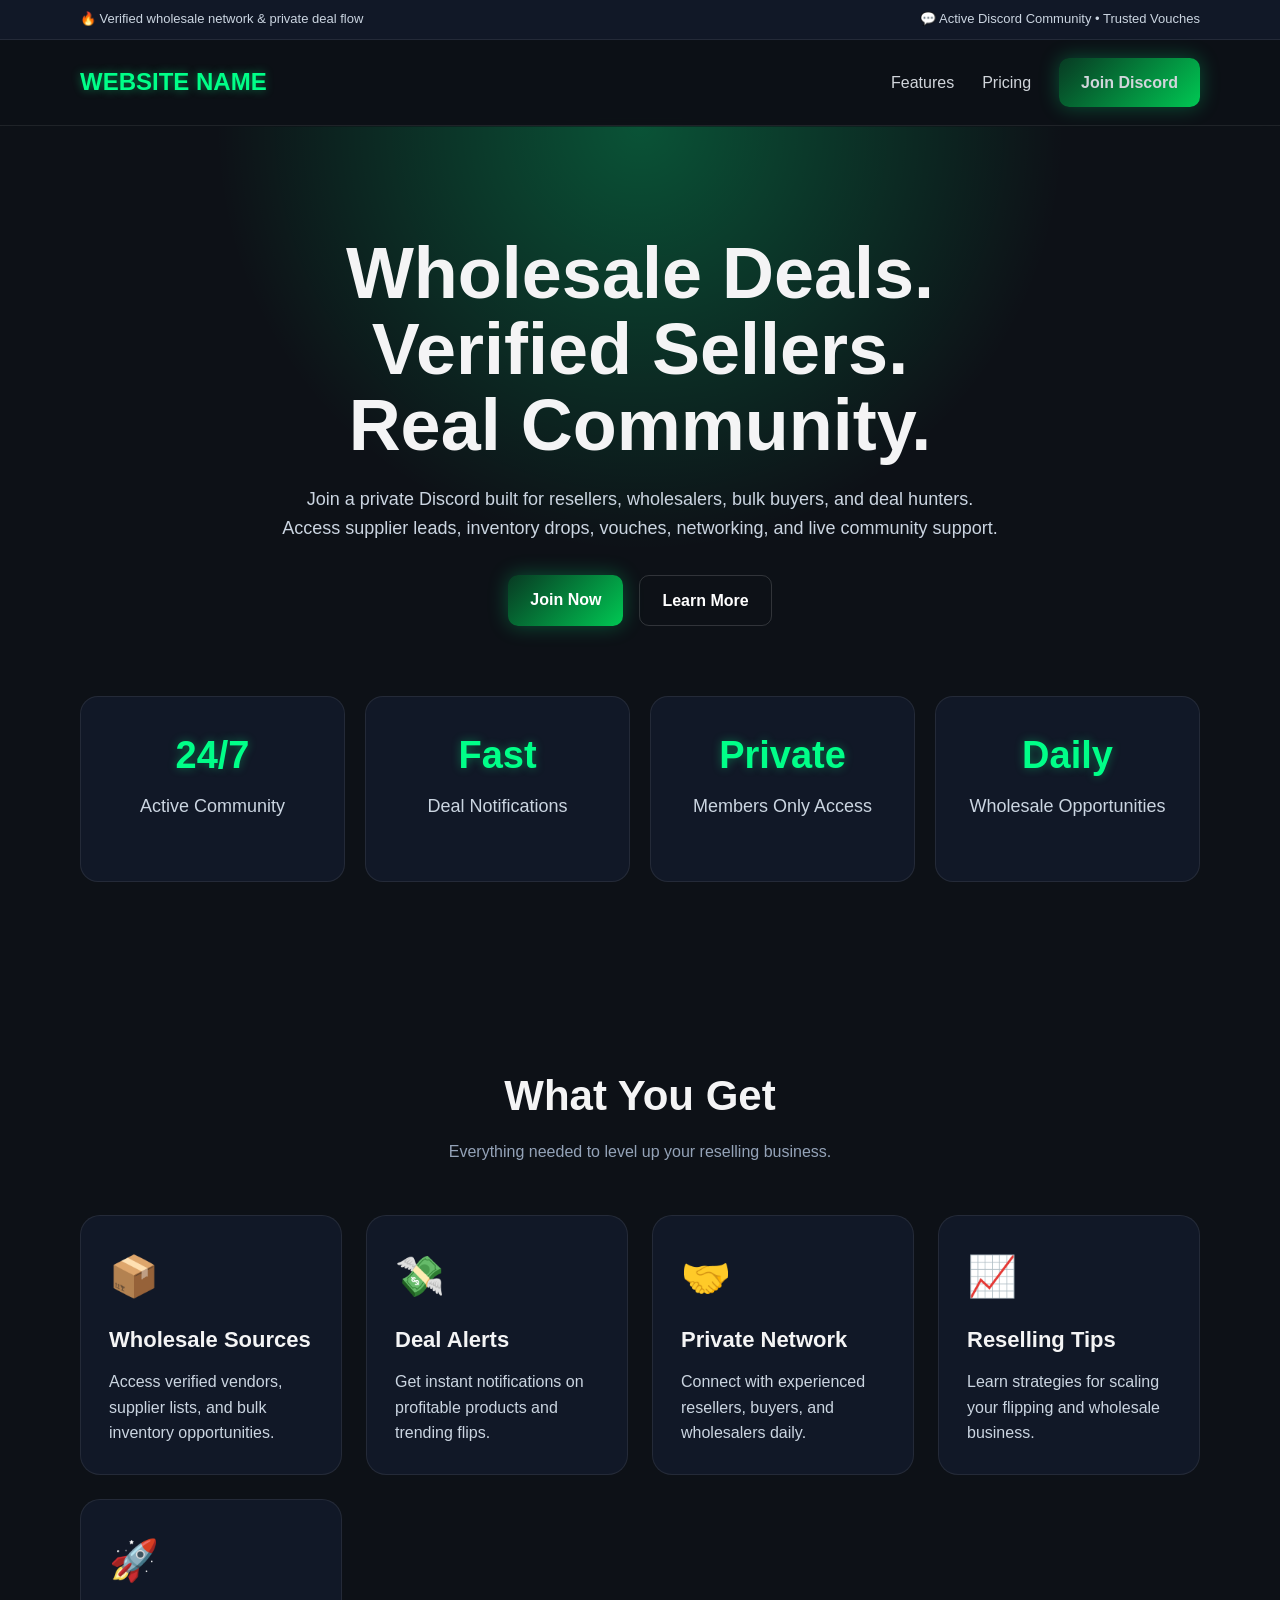
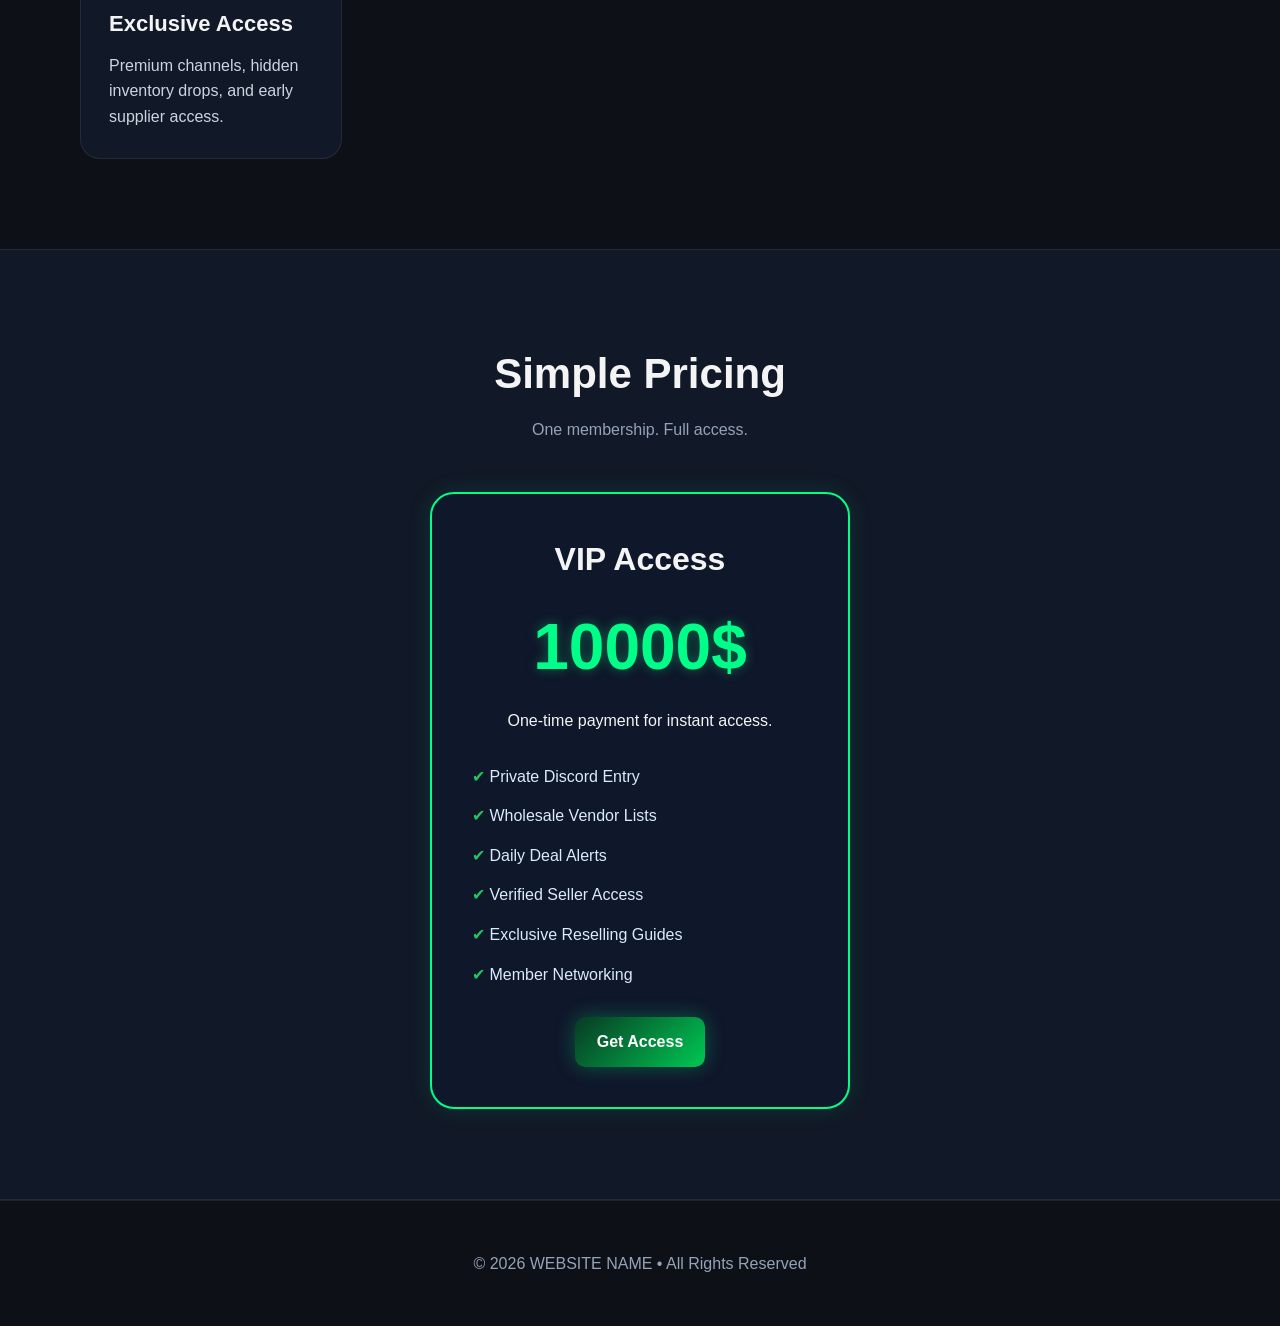
==== index.html @ dd44d96a "Add files via upload" ====
<!DOCTYPE html>
<html lang="en">
<head>
  <meta charset="UTF-8" />
  <meta name="viewport" content="width=device-width, initial-scale=1.0" />

  <title>EZ Buy Cashout | Wholesale Discord</title>

  <meta
    name="description"
    content="A private Discord community for wholesale buyers, sellers, resellers, verified deal flow, vouches, and bulk inventory."
  />

  <style>
    * {
      margin: 0;
      padding: 0;
      box-sizing: border-box;
    }

    html {
      scroll-behavior: smooth;
    }

    body {
      font-family: Arial, Helvetica, sans-serif;
      background: #0d1117;
      color: #f4f4f5;
      line-height: 1.6;
    }

    a {
      color: inherit;
      text-decoration: none;
    }

    img {
      max-width: 100%;
      display: block;
    }

    .container {
      width: min(1120px, calc(100% - 32px));
      margin: 0 auto;
    }

    .top-bar {
      background: #111827;
      border-bottom: 1px solid rgba(255,255,255,0.08);
      font-size: 13px;
      color: #cbd5e1;
    }

    .top-bar-inner {
      display: flex;
      justify-content: space-between;
      gap: 16px;
      padding: 9px 0;
      flex-wrap: wrap;
    }

    header {
      position: sticky;
      top: 0;
      z-index: 1000;
      background: rgba(13,17,23,0.95);
      backdrop-filter: blur(10px);
      border-bottom: 1px solid rgba(255,255,255,0.08);
    }

    nav {
      display: flex;
      align-items: center;
      justify-content: space-between;
      padding: 18px 0;
    }
.logo {
  font-size: 24px;
  font-weight: bold;
  color: #00ff88;
  text-shadow: 0 0 10px rgba(0,255,136,0.45);
}

    .nav-links {
      display: flex;
      gap: 28px;
      align-items: center;
    }

    .nav-links a {
      color: #d1d5db;
      transition: 0.2s ease;
    }

    .nav-links a:hover {
      color: white;
    }

    .btn {
      display: inline-block;
      padding: 12px 22px;
      border-radius: 10px;
      font-weight: bold;
      transition: 0.2s ease;
    }

.btn-primary {
  background: linear-gradient(135deg, #083a23, #00c853);
  color: white;
  box-shadow: 0 0 20px rgba(0,255,136,0.28);
}


.btn-primary:hover {
  background: linear-gradient(135deg, #00e676, #00a844);
  transform: translateY(-2px);
  box-shadow: 0 0 28px rgba(0,255,136,0.45);
}

    .btn-secondary {
      border: 1px solid rgba(255,255,255,0.15);
      color: white;
    }

    .btn-secondary:hover {
      background: rgba(255,255,255,0.08);
    }

    .hero {
      padding: 110px 0 90px;
      text-align: center;
 background:
    radial-gradient(circle at top, rgba(0,255,136,0.28), transparent 40%),
    #0d1117;
    }

    .hero h1 {
      font-size: clamp(40px, 7vw, 72px);
      line-height: 1.05;
      margin-bottom: 22px;
    }

    .hero p {
      max-width: 720px;
      margin: 0 auto 32px;
      color: #cbd5e1;
      font-size: 18px;
    }

    .hero-buttons {
      display: flex;
      justify-content: center;
      gap: 16px;
      flex-wrap: wrap;
    }

    .stats {
      display: grid;
      grid-template-columns: repeat(auto-fit, minmax(220px, 1fr));
      gap: 20px;
      margin-top: 70px;
    }

    .stat-card {
      background: #111827;
      border: 1px solid rgba(255,255,255,0.08);
      border-radius: 18px;
      padding: 28px;
    }

.stat-card h2 {
  font-size: 38px;
  color: #00ff88;
  margin-bottom: 6px;
  text-shadow: 0 0 10px rgba(0,255,136,0.35);
}

    section {
      padding: 90px 0;
    }

    .section-title {
      text-align: center;
      margin-bottom: 50px;
    }

    .section-title h2 {
      font-size: 42px;
      margin-bottom: 10px;
    }

    .section-title p {
      color: #94a3b8;
    }

    .features-grid {
      display: grid;
      grid-template-columns: repeat(auto-fit, minmax(260px, 1fr));
      gap: 24px;
    }

    .feature-card {
      background: #111827;
      border: 1px solid rgba(255,255,255,0.08);
      border-radius: 20px;
      padding: 28px;
      transition: 0.25s ease;
    }

.feature-card:hover {
  transform: translateY(-6px);
  border-color: rgba(0,255,136,0.45);
  box-shadow: 0 0 18px rgba(0,255,136,0.18);
}
    .feature-card span {
      font-size: 40px;
      display: block;
      margin-bottom: 14px;
    }

    .feature-card h3 {
      margin-bottom: 12px;
      font-size: 22px;
    }

    .feature-card p {
      color: #cbd5e1;
    }

    .pricing {
      background: #111827;
      border-top: 1px solid rgba(255,255,255,0.08);
      border-bottom: 1px solid rgba(255,255,255,0.08);
    }

.pricing-card {
  max-width: 420px;
  margin: auto;
  background: #0f172a;
  border: 2px solid #00ff88;
  border-radius: 24px;
  padding: 40px;
  text-align: center;
  box-shadow: 0 0 25px rgba(0,255,136,0.12);
}

    .pricing-card h3 {
      font-size: 32px;
      margin-bottom: 10px;
    }

.price {
  font-size: 64px;
  font-weight: bold;
  color: #00ff88;
  margin-bottom: 10px;
  text-shadow: 0 0 12px rgba(0,255,136,0.35);
}

    .pricing-list {
      margin: 30px 0;
      text-align: left;
    }

    .pricing-list li {
      list-style: none;
      margin-bottom: 14px;
      color: #dbeafe;
    }

    .pricing-list li::before {
      content: "✔ ";
      color: #22c55e;
    }

    .testimonials {
      display: grid;
      grid-template-columns: repeat(auto-fit, minmax(260px, 1fr));
      gap: 24px;
    }

    .testimonial {
      background: #111827;
      border-radius: 18px;
      padding: 24px;
      border: 1px solid rgba(255,255,255,0.08);
    }

    .testimonial p {
      color: #cbd5e1;
      margin-bottom: 18px;
    }

    .testimonial strong {
      color: white;
    }

    footer {
      padding: 50px 0;
      text-align: center;
      color: #94a3b8;
      border-top: 1px solid rgba(255,255,255,0.08);
    }

    @media (max-width: 760px) {
      nav {
        flex-direction: column;
        gap: 18px;
      }

      .nav-links {
        flex-wrap: wrap;
        justify-content: center;
      }

      .hero {
        padding-top: 80px;
      }

      .section-title h2 {
        font-size: 32px;
      }
    }
    /* ADD THIS ENTIRE SECTION AT THE VERY BOTTOM OF YOUR CSS */

@media (max-width: 768px) {

  body {
    overflow-x: hidden;
  }

  .container {
    width: calc(100% - 24px);
  }

  .top-bar-inner {
    flex-direction: column;
    text-align: center;
    gap: 6px;
    font-size: 12px;
  }

  nav {
    flex-direction: column;
    gap: 16px;
    padding: 16px 0;
  }

  .logo {
    font-size: 22px;
    text-align: center;
  }

  .nav-links {
    width: 100%;
    justify-content: center;
    flex-wrap: wrap;
    gap: 12px;
  }

  .nav-links a {
    font-size: 14px;
  }

  .btn {
    width: 100%;
    text-align: center;
    padding: 14px 18px;
  }

  .hero {
    padding: 70px 0 60px;
  }

  .hero h1 {
    font-size: 42px;
    line-height: 1.1;
  }

  .hero p {
    font-size: 15px;
    padding: 0 4px;
  }

  .hero-buttons {
    flex-direction: column;
    width: 100%;
  }

  .stats {
    grid-template-columns: 1fr;
    margin-top: 40px;
  }

  .stat-card {
    padding: 22px;
    text-align: center;
  }

  section {
    padding: 65px 0;
  }

  .section-title {
    margin-bottom: 35px;
  }

  .section-title h2 {
    font-size: 30px;
  }

  .section-title p {
    font-size: 14px;
  }

  .features-grid {
    grid-template-columns: 1fr;
    gap: 18px;
  }

  .feature-card {
    padding: 22px;
  }

  .feature-card h3 {
    font-size: 20px;
  }

  .pricing-card {
    width: 100%;
    padding: 28px 22px;
    border-radius: 20px;
  }

  .price {
    font-size: 52px;
  }

  .pricing-list {
    margin: 24px 0;
  }

  .pricing-list li {
    font-size: 14px;
  }

  footer {
    font-size: 13px;
    padding: 35px 0;
  }

}
  </style>
</head>

<body>

  <div class="top-bar">
    <div class="container top-bar-inner">
      <div>🔥 Verified wholesale network & private deal flow</div>
      <div>💬 Active Discord Community • Trusted Vouches</div>
    </div>
  </div>

  <header>
    <div class="container">
      <nav>
        <div class="logo">WEBSITE NAME</div>

        <div class="nav-links">
          <a href="#features">Features</a>
          <a href="#pricing">Pricing</a>
          <a href="#" target="_blank" class="btn btn-primary">Join Discord</a>
        </div>
      </nav>
    </div>
  </header>

  <section class="hero">
    <div class="container">
      <h1>
        Wholesale Deals.<br />
        Verified Sellers.<br />
        Real Community.
      </h1>

      <p>
        Join a private Discord built for resellers, wholesalers,
        bulk buyers, and deal hunters. Access supplier leads,
        inventory drops, vouches, networking, and live community support.
      </p>

      <div class="hero-buttons">
        <a href="#" target="_blank" class="btn btn-primary">Join Now</a>
        <a href="#features" class="btn btn-secondary">Learn More</a>
      </div>

<div class="stats">

  <div class="stat-card">
    <h2>24/7</h2>
    <p>Active Community</p>
  </div>

  <div class="stat-card">
    <h2>Fast</h2>
    <p>Deal Notifications</p>
  </div>

  <div class="stat-card">
    <h2>Private</h2>
    <p>Members Only Access</p>
  </div>

  <div class="stat-card">
    <h2>Daily</h2>
    <p>Wholesale Opportunities</p>
  </div>

</div>
    </div>
  </section>

  <section id="features">
    <div class="container">
      <div class="section-title">
        <h2>What You Get</h2>
        <p>Everything needed to level up your reselling business.</p>
      </div>

      <div class="features-grid">

        <div class="feature-card">
          <span>📦</span>
          <h3>Wholesale Sources</h3>
          <p>
            Access verified vendors, supplier lists,
            and bulk inventory opportunities.
          </p>
        </div>

        <div class="feature-card">
          <span>💸</span>
          <h3>Deal Alerts</h3>
          <p>
            Get instant notifications on profitable
            products and trending flips.
          </p>
        </div>

        <div class="feature-card">
          <span>🤝</span>
          <h3>Private Network</h3>
          <p>
            Connect with experienced resellers,
            buyers, and wholesalers daily.
          </p>
        </div>

        <div class="feature-card">
          <span>📈</span>
          <h3>Reselling Tips</h3>
          <p>
            Learn strategies for scaling your
            flipping and wholesale business.
          </p>
        </div>

        <div class="feature-card">
          <span>🚀</span>
          <h3>Exclusive Access</h3>
          <p>
            Premium channels, hidden inventory drops,
            and early supplier access.
          </p>
        </div>

      </div>
    </div>
  </section>

  <section class="pricing" id="pricing">
    <div class="container">

      <div class="section-title">
        <h2>Simple Pricing</h2>
        <p>One membership. Full access.</p>
      </div>

      <div class="pricing-card">
        <h3>VIP Access</h3>

        <div class="price">10000$</div>

        <p>One-time payment for instant access.</p>

        <ul class="pricing-list">
          <li>Private Discord Entry</li>
          <li>Wholesale Vendor Lists</li>
          <li>Daily Deal Alerts</li>
          <li>Verified Seller Access</li>
          <li>Exclusive Reselling Guides</li>
          <li>Member Networking</li>
        </ul>

        <a href="#" class="btn btn-primary">Get Access</a>
      </div>

    </div>
  </section>



  <footer>
    <div class="container">
      © 2026 WEBSITE NAME • All Rights Reserved
    </div>
  </footer>

</body>
</html>
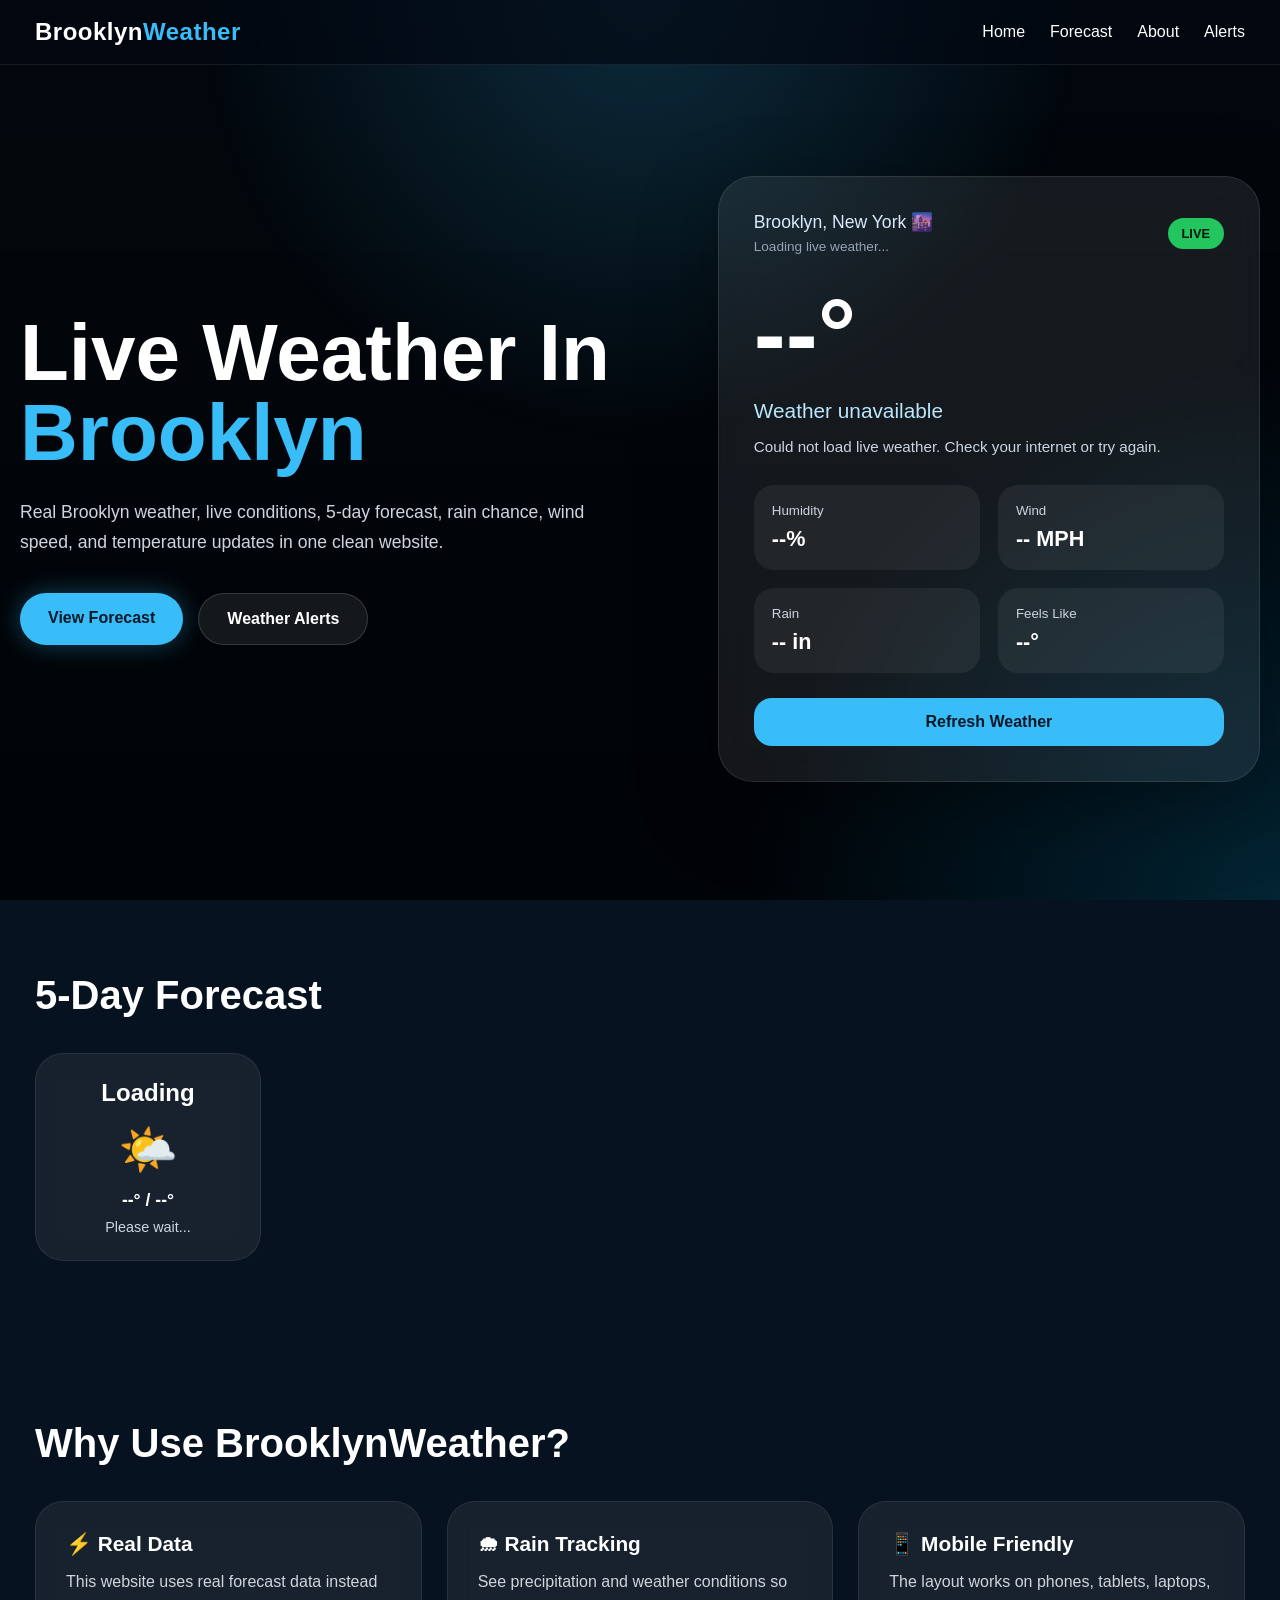
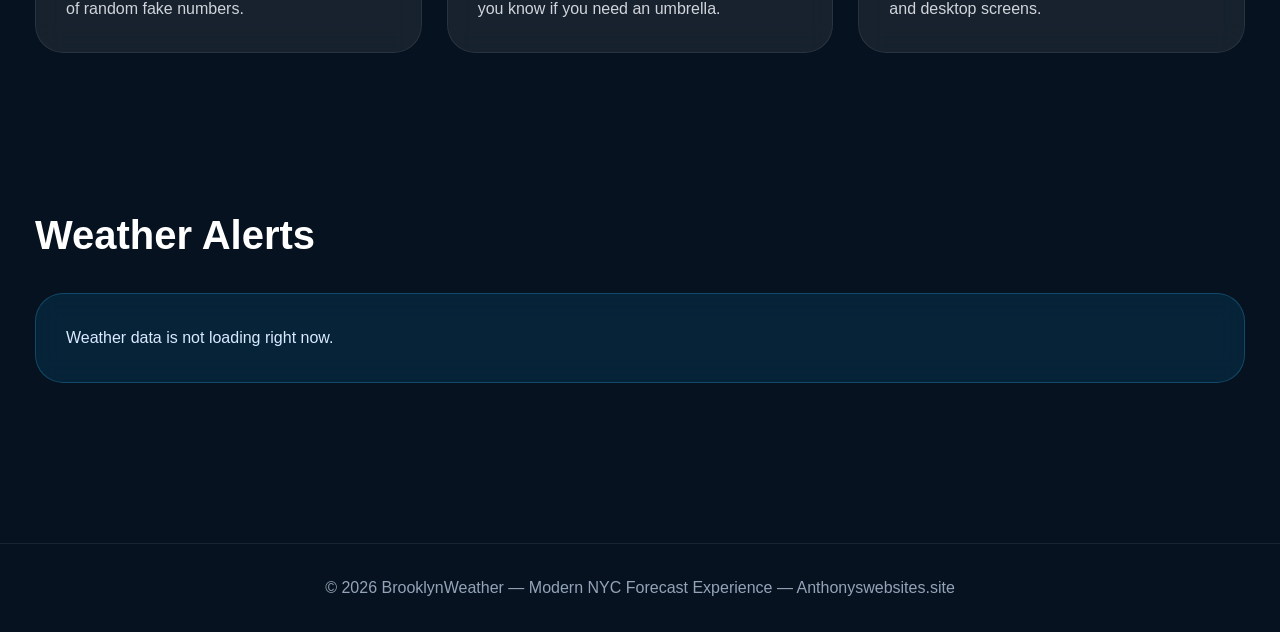
==== commit be1c7f37: "Rename idndww.html to index.html" ====
--- a/index.html
+++ b/index.html
@@ -1,621 +1,701 @@
 <!DOCTYPE html>
 <html lang="en">
 <head>
-  <meta charset="UTF-8" />
-  <meta name="viewport" content="width=device-width, initial-scale=1.0" />
-
-  <title>EZ Buy Cashout | Wholesale Discord</title>
-
-  <meta
-    name="description"
-    content="A private Discord community for wholesale buyers, sellers, resellers, verified deal flow, vouches, and bulk inventory."
-  />
-
-  <style>
-    * {
-      margin: 0;
-      padding: 0;
-      box-sizing: border-box;
-    }
-
-    html {
-      scroll-behavior: smooth;
-    }
-
-    body {
-      font-family: Arial, Helvetica, sans-serif;
-      background: #0d1117;
-      color: #f4f4f5;
-      line-height: 1.6;
-    }
-
-    a {
-      color: inherit;
-      text-decoration: none;
-    }
-
-    img {
-      max-width: 100%;
-      display: block;
-    }
-
-    .container {
-      width: min(1120px, calc(100% - 32px));
-      margin: 0 auto;
-    }
-
-    .top-bar {
-      background: #111827;
-      border-bottom: 1px solid rgba(255,255,255,0.08);
-      font-size: 13px;
-      color: #cbd5e1;
-    }
-
-    .top-bar-inner {
-      display: flex;
-      justify-content: space-between;
-      gap: 16px;
-      padding: 9px 0;
-      flex-wrap: wrap;
-    }
-
-    header {
-      position: sticky;
-      top: 0;
-      z-index: 1000;
-      background: rgba(13,17,23,0.95);
-      backdrop-filter: blur(10px);
-      border-bottom: 1px solid rgba(255,255,255,0.08);
-    }
-
-    nav {
-      display: flex;
-      align-items: center;
-      justify-content: space-between;
-      padding: 18px 0;
-    }
-.logo {
-  font-size: 24px;
-  font-weight: bold;
-  color: #00ff88;
-  text-shadow: 0 0 10px rgba(0,255,136,0.45);
-}
-
-    .nav-links {
-      display: flex;
-      gap: 28px;
-      align-items: center;
-    }
-
-    .nav-links a {
-      color: #d1d5db;
-      transition: 0.2s ease;
-    }
-
-    .nav-links a:hover {
-      color: white;
-    }
-
-    .btn {
-      display: inline-block;
-      padding: 12px 22px;
-      border-radius: 10px;
-      font-weight: bold;
-      transition: 0.2s ease;
-    }
-
-.btn-primary {
-  background: linear-gradient(135deg, #083a23, #00c853);
-  color: white;
-  box-shadow: 0 0 20px rgba(0,255,136,0.28);
-}
-
-
-.btn-primary:hover {
-  background: linear-gradient(135deg, #00e676, #00a844);
-  transform: translateY(-2px);
-  box-shadow: 0 0 28px rgba(0,255,136,0.45);
-}
-
-    .btn-secondary {
-      border: 1px solid rgba(255,255,255,0.15);
-      color: white;
-    }
-
-    .btn-secondary:hover {
-      background: rgba(255,255,255,0.08);
-    }
-
-    .hero {
-      padding: 110px 0 90px;
-      text-align: center;
- background:
-    radial-gradient(circle at top, rgba(0,255,136,0.28), transparent 40%),
-    #0d1117;
-    }
-
-    .hero h1 {
-      font-size: clamp(40px, 7vw, 72px);
-      line-height: 1.05;
-      margin-bottom: 22px;
-    }
-
-    .hero p {
-      max-width: 720px;
-      margin: 0 auto 32px;
-      color: #cbd5e1;
-      font-size: 18px;
-    }
-
-    .hero-buttons {
-      display: flex;
-      justify-content: center;
-      gap: 16px;
-      flex-wrap: wrap;
-    }
-
-    .stats {
-      display: grid;
-      grid-template-columns: repeat(auto-fit, minmax(220px, 1fr));
-      gap: 20px;
-      margin-top: 70px;
-    }
-
-    .stat-card {
-      background: #111827;
-      border: 1px solid rgba(255,255,255,0.08);
-      border-radius: 18px;
-      padding: 28px;
-    }
-
-.stat-card h2 {
-  font-size: 38px;
-  color: #00ff88;
-  margin-bottom: 6px;
-  text-shadow: 0 0 10px rgba(0,255,136,0.35);
-}
-
-    section {
-      padding: 90px 0;
-    }
-
-    .section-title {
-      text-align: center;
-      margin-bottom: 50px;
-    }
-
-    .section-title h2 {
-      font-size: 42px;
-      margin-bottom: 10px;
-    }
-
-    .section-title p {
-      color: #94a3b8;
-    }
-
-    .features-grid {
-      display: grid;
-      grid-template-columns: repeat(auto-fit, minmax(260px, 1fr));
-      gap: 24px;
-    }
-
-    .feature-card {
-      background: #111827;
-      border: 1px solid rgba(255,255,255,0.08);
-      border-radius: 20px;
-      padding: 28px;
-      transition: 0.25s ease;
-    }
-
-.feature-card:hover {
-  transform: translateY(-6px);
-  border-color: rgba(0,255,136,0.45);
-  box-shadow: 0 0 18px rgba(0,255,136,0.18);
-}
-    .feature-card span {
-      font-size: 40px;
-      display: block;
-      margin-bottom: 14px;
-    }
-
-    .feature-card h3 {
-      margin-bottom: 12px;
-      font-size: 22px;
-    }
-
-    .feature-card p {
-      color: #cbd5e1;
-    }
-
-    .pricing {
-      background: #111827;
-      border-top: 1px solid rgba(255,255,255,0.08);
-      border-bottom: 1px solid rgba(255,255,255,0.08);
-    }
-
-.pricing-card {
-  max-width: 420px;
-  margin: auto;
-  background: #0f172a;
-  border: 2px solid #00ff88;
-  border-radius: 24px;
-  padding: 40px;
-  text-align: center;
-  box-shadow: 0 0 25px rgba(0,255,136,0.12);
-}
-
-    .pricing-card h3 {
-      font-size: 32px;
-      margin-bottom: 10px;
-    }
-
-.price {
-  font-size: 64px;
-  font-weight: bold;
-  color: #00ff88;
-  margin-bottom: 10px;
-  text-shadow: 0 0 12px rgba(0,255,136,0.35);
-}
-
-    .pricing-list {
-      margin: 30px 0;
-      text-align: left;
-    }
-
-    .pricing-list li {
-      list-style: none;
-      margin-bottom: 14px;
-      color: #dbeafe;
-    }
-
-    .pricing-list li::before {
-      content: "✔ ";
-      color: #22c55e;
-    }
-
-    .testimonials {
-      display: grid;
-      grid-template-columns: repeat(auto-fit, minmax(260px, 1fr));
-      gap: 24px;
-    }
-
-    .testimonial {
-      background: #111827;
-      border-radius: 18px;
-      padding: 24px;
-      border: 1px solid rgba(255,255,255,0.08);
-    }
-
-    .testimonial p {
-      color: #cbd5e1;
-      margin-bottom: 18px;
-    }
-
-    .testimonial strong {
-      color: white;
-    }
-
-    footer {
-      padding: 50px 0;
-      text-align: center;
-      color: #94a3b8;
-      border-top: 1px solid rgba(255,255,255,0.08);
-    }
-
-    @media (max-width: 760px) {
-      nav {
-        flex-direction: column;
-        gap: 18px;
-      }
-
-      .nav-links {
-        flex-wrap: wrap;
-        justify-content: center;
-      }
-
-      .hero {
-        padding-top: 80px;
-      }
-
-      .section-title h2 {
-        font-size: 32px;
-      }
-    }
-    /* ADD THIS ENTIRE SECTION AT THE VERY BOTTOM OF YOUR CSS */
-
-@media (max-width: 768px) {
-
-  body {
-    overflow-x: hidden;
-  }
-
-  .container {
-    width: calc(100% - 24px);
-  }
-
-  .top-bar-inner {
-    flex-direction: column;
-    text-align: center;
-    gap: 6px;
-    font-size: 12px;
-  }
-
-  nav {
-    flex-direction: column;
-    gap: 16px;
-    padding: 16px 0;
-  }
-
-  .logo {
-    font-size: 22px;
-    text-align: center;
-  }
-
-  .nav-links {
-    width: 100%;
-    justify-content: center;
-    flex-wrap: wrap;
-    gap: 12px;
-  }
-
-  .nav-links a {
-    font-size: 14px;
-  }
-
-  .btn {
-    width: 100%;
-    text-align: center;
-    padding: 14px 18px;
-  }
-
-  .hero {
-    padding: 70px 0 60px;
-  }
-
-  .hero h1 {
-    font-size: 42px;
-    line-height: 1.1;
-  }
-
-  .hero p {
-    font-size: 15px;
-    padding: 0 4px;
-  }
-
-  .hero-buttons {
-    flex-direction: column;
-    width: 100%;
-  }
-
-  .stats {
-    grid-template-columns: 1fr;
-    margin-top: 40px;
-  }
-
-  .stat-card {
-    padding: 22px;
-    text-align: center;
-  }
-
-  section {
-    padding: 65px 0;
-  }
-
-  .section-title {
-    margin-bottom: 35px;
-  }
-
-  .section-title h2 {
-    font-size: 30px;
-  }
-
-  .section-title p {
-    font-size: 14px;
-  }
-
-  .features-grid {
-    grid-template-columns: 1fr;
-    gap: 18px;
-  }
-
-  .feature-card {
-    padding: 22px;
-  }
-
-  .feature-card h3 {
-    font-size: 20px;
-  }
-
-  .pricing-card {
-    width: 100%;
-    padding: 28px 22px;
-    border-radius: 20px;
-  }
-
-  .price {
-    font-size: 52px;
-  }
-
-  .pricing-list {
-    margin: 24px 0;
-  }
-
-  .pricing-list li {
-    font-size: 14px;
-  }
-
-  footer {
-    font-size: 13px;
-    padding: 35px 0;
-  }
-
-}
-  </style>
+<meta charset="UTF-8" />
+<meta name="viewport" content="width=device-width, initial-scale=1.0"/>
+
+<title>Brooklyn Weather</title>
+
+<link rel="preconnect" href="https://fonts.googleapis.com">
+<link rel="preconnect" href="https://fonts.gstatic.com" crossorigin>
+
+<link href="https://fonts.googleapis.com/css2?family=Inter:wght@300;400;600;700;800&display=swap" rel="stylesheet">
+
+<style>
+*{
+  margin:0;
+  padding:0;
+  box-sizing:border-box;
+}
+
+html{
+  scroll-behavior:smooth;
+}
+
+body{
+  font-family:'Inter',sans-serif;
+  background:#06121f;
+  color:white;
+  overflow-x:hidden;
+}
+
+.bg{
+  position:fixed;
+  inset:0;
+  background:
+    linear-gradient(rgba(0,0,0,.55),rgba(0,0,0,.78)),
+    url('https://images.ctfassets.net/1aemqu6a6t65/4bV6HSFbVMv7fk7hYLPTQF/f4e92af77d820eed565eb4317e166395/Boardwalk-Coney-Island-Brooklyn-NYC-Photo-Brittany-Petronella.jpg');
+  background-size:cover;
+  background-position:center;
+  z-index:-2;
+}
+
+.overlay{
+  position:fixed;
+  inset:0;
+  background:
+    radial-gradient(circle at top,#38bdf833,transparent 40%),
+    radial-gradient(circle at bottom right,#0ea5e933,transparent 35%);
+  z-index:-1;
+}
+
+nav{
+  position:sticky;
+  top:0;
+  z-index:1000;
+  backdrop-filter:blur(14px);
+  background:rgba(3,7,18,.65);
+  border-bottom:1px solid rgba(255,255,255,.08);
+}
+
+.nav-inner{
+  max-width:1250px;
+  margin:auto;
+  display:flex;
+  justify-content:space-between;
+  align-items:center;
+  padding:18px 20px;
+}
+
+.logo{
+  font-size:1.5rem;
+  font-weight:800;
+  letter-spacing:.5px;
+}
+
+.logo span{
+  color:#38bdf8;
+}
+
+.links{
+  display:flex;
+  gap:25px;
+}
+
+.links a{
+  text-decoration:none;
+  color:white;
+  font-weight:500;
+  transition:.25s;
+}
+
+.links a:hover{
+  color:#38bdf8;
+}
+
+.hero{
+  min-height:92vh;
+  display:flex;
+  align-items:center;
+  justify-content:center;
+  padding:40px 20px;
+}
+
+.hero-content{
+  width:100%;
+  max-width:1250px;
+  display:grid;
+  grid-template-columns:1.1fr .9fr;
+  gap:35px;
+  align-items:center;
+}
+
+.left h1{
+  font-size:5rem;
+  line-height:1;
+  font-weight:800;
+  margin-bottom:25px;
+}
+
+.left h1 span{
+  color:#38bdf8;
+}
+
+.left p{
+  color:#d1d5db;
+  font-size:1.1rem;
+  max-width:600px;
+  line-height:1.7;
+}
+
+.hero-buttons{
+  display:flex;
+  gap:15px;
+  margin-top:35px;
+  flex-wrap:wrap;
+}
+
+.btn{
+  display:inline-block;
+  text-decoration:none;
+  padding:16px 28px;
+  border-radius:999px;
+  border:none;
+  cursor:pointer;
+  font-size:1rem;
+  font-weight:700;
+  transition:.25s;
+}
+
+.primary{
+  background:#38bdf8;
+  color:#071827;
+  box-shadow:0 0 25px #38bdf855;
+}
+
+.primary:hover{
+  transform:translateY(-3px) scale(1.03);
+}
+
+.secondary{
+  background:rgba(255,255,255,.08);
+  color:white;
+  border:1px solid rgba(255,255,255,.15);
+}
+
+.secondary:hover{
+  background:rgba(255,255,255,.15);
+}
+
+.weather-card{
+  background:rgba(255,255,255,.08);
+  border:1px solid rgba(255,255,255,.1);
+  border-radius:35px;
+  padding:35px;
+  backdrop-filter:blur(18px);
+  box-shadow:0 25px 80px rgba(0,0,0,.35);
+}
+
+.top{
+  display:flex;
+  justify-content:space-between;
+  align-items:center;
+  gap:15px;
+  margin-bottom:25px;
+}
+
+.live{
+  background:#22c55e;
+  color:#02140a;
+  padding:8px 14px;
+  border-radius:999px;
+  font-size:.8rem;
+  font-weight:800;
+}
+
+.city{
+  font-size:1.1rem;
+  color:#dbeafe;
+}
+
+.updated{
+  margin-top:6px;
+  font-size:.85rem;
+  color:#94a3b8;
+}
+
+.big-temp{
+  font-size:6rem;
+  font-weight:800;
+  margin:10px 0;
+}
+
+.condition{
+  font-size:1.3rem;
+  color:#bae6fd;
+}
+
+.status{
+  margin-top:15px;
+  font-size:.95rem;
+  color:#cbd5e1;
+}
+
+.stats{
+  margin-top:30px;
+  display:grid;
+  grid-template-columns:1fr 1fr;
+  gap:18px;
+}
+
+.stat{
+  background:rgba(255,255,255,.06);
+  border-radius:20px;
+  padding:18px;
+}
+
+.stat small{
+  color:#cbd5e1;
+  display:block;
+  margin-bottom:8px;
+}
+
+.stat h3{
+  font-size:1.35rem;
+}
+
+.refresh-btn{
+  margin-top:25px;
+  width:100%;
+  padding:15px;
+  border:none;
+  border-radius:18px;
+  cursor:pointer;
+  background:#38bdf8;
+  color:#071827;
+  font-weight:800;
+  font-size:1rem;
+  transition:.25s;
+}
+
+.refresh-btn:hover{
+  transform:translateY(-3px);
+  box-shadow:0 0 20px #38bdf855;
+}
+
+.section{
+  max-width:1250px;
+  margin:auto;
+  padding:80px 20px;
+}
+
+.section-title{
+  font-size:2.5rem;
+  margin-bottom:35px;
+}
+
+.forecast-grid{
+  display:grid;
+  grid-template-columns:repeat(5,1fr);
+  gap:20px;
+}
+
+.day{
+  background:rgba(255,255,255,.07);
+  border:1px solid rgba(255,255,255,.08);
+  border-radius:28px;
+  padding:25px;
+  text-align:center;
+  backdrop-filter:blur(12px);
+  transition:.25s;
+}
+
+.day:hover{
+  transform:translateY(-8px);
+  background:rgba(255,255,255,.12);
+}
+
+.day h2{
+  margin-bottom:15px;
+}
+
+.icon{
+  font-size:3rem;
+  margin:12px 0;
+}
+
+.day-temp{
+  font-size:1.1rem;
+  font-weight:700;
+}
+
+.day-desc{
+  margin-top:8px;
+  color:#cbd5e1;
+  font-size:.9rem;
+}
+
+.info-grid{
+  display:grid;
+  grid-template-columns:repeat(3,1fr);
+  gap:25px;
+}
+
+.info-card{
+  background:rgba(255,255,255,.07);
+  padding:30px;
+  border-radius:28px;
+  border:1px solid rgba(255,255,255,.08);
+  backdrop-filter:blur(12px);
+}
+
+.info-card h3{
+  margin-bottom:12px;
+  font-size:1.3rem;
+}
+
+.info-card p{
+  color:#d1d5db;
+  line-height:1.7;
+}
+
+.alert-box{
+  background:rgba(14,165,233,.12);
+  border:1px solid rgba(56,189,248,.25);
+  padding:30px;
+  border-radius:28px;
+  line-height:1.7;
+  color:#dbeafe;
+  backdrop-filter:blur(12px);
+}
+
+footer{
+  margin-top:80px;
+  border-top:1px solid rgba(255,255,255,.08);
+  padding:35px 20px;
+  text-align:center;
+  color:#94a3b8;
+}
+
+@media(max-width:1000px){
+  .hero-content{
+    grid-template-columns:1fr;
+  }
+
+  .left h1{
+    font-size:3.7rem;
+  }
+
+  .forecast-grid{
+    grid-template-columns:1fr 1fr;
+  }
+
+  .info-grid{
+    grid-template-columns:1fr;
+  }
+}
+
+@media(max-width:600px){
+  .links{
+    display:none;
+  }
+
+  .left h1{
+    font-size:3rem;
+  }
+
+  .big-temp{
+    font-size:4.5rem;
+  }
+
+  .forecast-grid{
+    grid-template-columns:1fr;
+  }
+
+  .stats{
+    grid-template-columns:1fr;
+  }
+
+  .hero{
+    padding-top:25px;
+  }
+
+  .weather-card{
+    padding:25px;
+  }
+}
+</style>
 </head>
 
 <body>
 
-  <div class="top-bar">
-    <div class="container top-bar-inner">
-      <div>🔥 Verified wholesale network & private deal flow</div>
-      <div>💬 Active Discord Community • Trusted Vouches</div>
+<div class="bg"></div>
+<div class="overlay"></div>
+
+<nav>
+  <div class="nav-inner">
+    <div class="logo">Brooklyn<span>Weather</span></div>
+
+    <div class="links">
+      <a href="#home">Home</a>
+      <a href="#forecast">Forecast</a>
+      <a href="#about">About</a>
+      <a href="#alerts">Alerts</a>
     </div>
   </div>
-
-  <header>
-    <div class="container">
-      <nav>
-        <div class="logo">WEBSITE NAME</div>
-
-        <div class="nav-links">
-          <a href="#features">Features</a>
-          <a href="#pricing">Pricing</a>
-          <a href="#" target="_blank" class="btn btn-primary">Join Discord</a>
-        </div>
-      </nav>
-    </div>
-  </header>
-
-  <section class="hero">
-    <div class="container">
+</nav>
+
+<section class="hero" id="home">
+  <div class="hero-content">
+
+    <div class="left">
       <h1>
-        Wholesale Deals.<br />
-        Verified Sellers.<br />
-        Real Community.
+        Live Weather In <span>Brooklyn</span>
       </h1>
 
       <p>
-        Join a private Discord built for resellers, wholesalers,
-        bulk buyers, and deal hunters. Access supplier leads,
-        inventory drops, vouches, networking, and live community support.
+        Real Brooklyn weather, live conditions, 5-day forecast,
+        rain chance, wind speed, and temperature updates in one clean website.
       </p>
 
       <div class="hero-buttons">
-        <a href="#" target="_blank" class="btn btn-primary">Join Now</a>
-        <a href="#features" class="btn btn-secondary">Learn More</a>
-      </div>
-
-<div class="stats">
-
-  <div class="stat-card">
-    <h2>24/7</h2>
-    <p>Active Community</p>
-  </div>
-
-  <div class="stat-card">
-    <h2>Fast</h2>
-    <p>Deal Notifications</p>
-  </div>
-
-  <div class="stat-card">
-    <h2>Private</h2>
-    <p>Members Only Access</p>
-  </div>
-
-  <div class="stat-card">
-    <h2>Daily</h2>
-    <p>Wholesale Opportunities</p>
-  </div>
-
-</div>
-    </div>
-  </section>
-
-  <section id="features">
-    <div class="container">
-      <div class="section-title">
-        <h2>What You Get</h2>
-        <p>Everything needed to level up your reselling business.</p>
-      </div>
-
-      <div class="features-grid">
-
-        <div class="feature-card">
-          <span>📦</span>
-          <h3>Wholesale Sources</h3>
-          <p>
-            Access verified vendors, supplier lists,
-            and bulk inventory opportunities.
-          </p>
-        </div>
-
-        <div class="feature-card">
-          <span>💸</span>
-          <h3>Deal Alerts</h3>
-          <p>
-            Get instant notifications on profitable
-            products and trending flips.
-          </p>
-        </div>
-
-        <div class="feature-card">
-          <span>🤝</span>
-          <h3>Private Network</h3>
-          <p>
-            Connect with experienced resellers,
-            buyers, and wholesalers daily.
-          </p>
-        </div>
-
-        <div class="feature-card">
-          <span>📈</span>
-          <h3>Reselling Tips</h3>
-          <p>
-            Learn strategies for scaling your
-            flipping and wholesale business.
-          </p>
-        </div>
-
-        <div class="feature-card">
-          <span>🚀</span>
-          <h3>Exclusive Access</h3>
-          <p>
-            Premium channels, hidden inventory drops,
-            and early supplier access.
-          </p>
-        </div>
-
+        <a href="#forecast" class="btn primary">View Forecast</a>
+        <a href="#alerts" class="btn secondary">Weather Alerts</a>
       </div>
     </div>
-  </section>
-
-  <section class="pricing" id="pricing">
-    <div class="container">
-
-      <div class="section-title">
-        <h2>Simple Pricing</h2>
-        <p>One membership. Full access.</p>
+
+    <div class="weather-card">
+      <div class="top">
+        <div>
+          <div class="city">Brooklyn, New York 🌆</div>
+          <div class="updated" id="updated">Loading live weather...</div>
+        </div>
+
+        <div class="live">LIVE</div>
       </div>
 
-      <div class="pricing-card">
-        <h3>VIP Access</h3>
-
-        <div class="price">10000$</div>
-
-        <p>One-time payment for instant access.</p>
-
-        <ul class="pricing-list">
-          <li>Private Discord Entry</li>
-          <li>Wholesale Vendor Lists</li>
-          <li>Daily Deal Alerts</li>
-          <li>Verified Seller Access</li>
-          <li>Exclusive Reselling Guides</li>
-          <li>Member Networking</li>
-        </ul>
-
-        <a href="#" class="btn btn-primary">Get Access</a>
+      <div class="big-temp" id="temp">--°</div>
+
+      <div class="condition" id="condition">
+        Loading...
       </div>
 
+      <div class="status" id="status">
+        Getting Brooklyn weather data...
+      </div>
+
+      <div class="stats">
+        <div class="stat">
+          <small>Humidity</small>
+          <h3 id="humidity">--%</h3>
+        </div>
+
+        <div class="stat">
+          <small>Wind</small>
+          <h3 id="wind">-- MPH</h3>
+        </div>
+
+        <div class="stat">
+          <small>Rain</small>
+          <h3 id="rain">-- in</h3>
+        </div>
+
+        <div class="stat">
+          <small>Feels Like</small>
+          <h3 id="feels">--°</h3>
+        </div>
+      </div>
+
+      <button class="refresh-btn" onclick="getWeather()">
+        Refresh Weather
+      </button>
     </div>
-  </section>
-
-
-
-  <footer>
-    <div class="container">
-      © 2026 WEBSITE NAME • All Rights Reserved
+
+  </div>
+</section>
+
+<section class="section" id="forecast">
+  <h1 class="section-title">5-Day Forecast</h1>
+
+  <div class="forecast-grid" id="forecastGrid">
+    <div class="day">
+      <h2>Loading</h2>
+      <div class="icon">🌤️</div>
+      <div class="day-temp">--° / --°</div>
+      <div class="day-desc">Please wait...</div>
     </div>
-  </footer>
+  </div>
+</section>
+
+<section class="section" id="about">
+  <h1 class="section-title">Why Use BrooklynWeather?</h1>
+
+  <div class="info-grid">
+    <div class="info-card">
+      <h3>⚡ Real Data</h3>
+      <p>
+        This website uses real forecast data instead of random fake numbers.
+      </p>
+    </div>
+
+    <div class="info-card">
+      <h3>🌧 Rain Tracking</h3>
+      <p>
+        See precipitation and weather conditions so you know if you need an umbrella.
+      </p>
+    </div>
+
+    <div class="info-card">
+      <h3>📱 Mobile Friendly</h3>
+      <p>
+        The layout works on phones, tablets, laptops, and desktop screens.
+      </p>
+    </div>
+  </div>
+</section>
+
+<section class="section" id="alerts">
+  <h1 class="section-title">Weather Alerts</h1>
+
+  <div class="alert-box" id="alertBox">
+    Checking Brooklyn conditions...
+  </div>
+</section>
+
+<footer>
+  © 2026 BrooklynWeather — Modern NYC Forecast Experience — Anthonyswebsites.site
+</footer>
+
+<script>
+const API_URL =
+  "https://api.open-meteo.com/v1/forecast?latitude=40.6782&longitude=-73.9442&current=temperature_2m,relative_humidity_2m,apparent_temperature,precipitation,weather_code,wind_speed_10m&daily=weather_code,temperature_2m_max,temperature_2m_min,precipitation_sum&temperature_unit=fahrenheit&wind_speed_unit=mph&precipitation_unit=inch&timezone=America%2FNew_York";
+
+const weatherCodes = {
+  0: ["☀️", "Clear Sky"],
+  1: ["🌤️", "Mainly Clear"],
+  2: ["⛅", "Partly Cloudy"],
+  3: ["☁️", "Cloudy"],
+  45: ["🌫️", "Foggy"],
+  48: ["🌫️", "Foggy"],
+  51: ["🌦️", "Light Drizzle"],
+  53: ["🌦️", "Drizzle"],
+  55: ["🌧️", "Heavy Drizzle"],
+  61: ["🌧️", "Light Rain"],
+  63: ["🌧️", "Rain"],
+  65: ["🌧️", "Heavy Rain"],
+  71: ["🌨️", "Light Snow"],
+  73: ["🌨️", "Snow"],
+  75: ["❄️", "Heavy Snow"],
+  80: ["🌦️", "Rain Showers"],
+  81: ["🌧️", "Rain Showers"],
+  82: ["⛈️", "Heavy Showers"],
+  95: ["⛈️", "Thunderstorm"],
+  96: ["⛈️", "Thunderstorm"],
+  99: ["⛈️", "Severe Thunderstorm"]
+};
+
+function getWeatherIcon(code){
+  return weatherCodes[code] || ["🌤️", "Weather Update"];
+}
+
+function getDayName(dateString){
+  const date = new Date(dateString + "T12:00:00");
+  return date.toLocaleDateString("en-US", { weekday: "short" });
+}
+
+function getFullDate(dateString){
+  const date = new Date(dateString + "T12:00:00");
+  return date.toLocaleDateString("en-US", {
+    month: "short",
+    day: "numeric"
+  });
+}
+
+async function getWeather(){
+  const status = document.getElementById("status");
+  const alertBox = document.getElementById("alertBox");
+
+  try{
+    status.textContent = "Updating weather...";
+    alertBox.textContent = "Checking Brooklyn conditions...";
+
+    const response = await fetch(API_URL);
+
+    if(!response.ok){
+      throw new Error("Weather API failed");
+    }
+
+    const data = await response.json();
+
+    const current = data.current;
+    const daily = data.daily;
+
+    const currentWeather = getWeatherIcon(current.weather_code);
+
+    document.getElementById("temp").textContent =
+      Math.round(current.temperature_2m) + "°";
+
+    document.getElementById("condition").textContent =
+      currentWeather[0] + " " + currentWeather[1];
+
+    document.getElementById("humidity").textContent =
+      current.relative_humidity_2m + "%";
+
+    document.getElementById("wind").textContent =
+      Math.round(current.wind_speed_10m) + " MPH";
+
+    document.getElementById("rain").textContent =
+      current.precipitation + " in";
+
+    document.getElementById("feels").textContent =
+      Math.round(current.apparent_temperature) + "°";
+
+    document.getElementById("updated").textContent =
+      "Updated: " + new Date(current.time).toLocaleString("en-US", {
+        month:"short",
+        day:"numeric",
+        hour:"numeric",
+        minute:"2-digit"
+      });
+
+    status.textContent = "Live Brooklyn weather loaded successfully.";
+
+    const forecastGrid = document.getElementById("forecastGrid");
+    forecastGrid.innerHTML = "";
+
+    for(let i = 0; i < 5; i++){
+      const code = daily.weather_code[i];
+      const weather = getWeatherIcon(code);
+
+      const max = Math.round(daily.temperature_2m_max[i]);
+      const min = Math.round(daily.temperature_2m_min[i]);
+      const rain = daily.precipitation_sum[i];
+
+      forecastGrid.innerHTML += `
+        <div class="day">
+          <h2>${getDayName(daily.time[i])}</h2>
+          <p>${getFullDate(daily.time[i])}</p>
+          <div class="icon">${weather[0]}</div>
+          <div class="day-temp">${max}° / ${min}°</div>
+          <div class="day-desc">${weather[1]}</div>
+          <div class="day-desc">Rain: ${rain} in</div>
+        </div>
+      `;
+    }
+
+    const rainToday = daily.precipitation_sum[0];
+    const windNow = current.wind_speed_10m;
+    const codeNow = current.weather_code;
+
+    if(codeNow >= 95){
+      alertBox.textContent =
+        "⛈️ Thunderstorm conditions are possible in Brooklyn. Stay safe and check local alerts.";
+    } else if(rainToday > 0.1){
+      alertBox.textContent =
+        "🌧️ Rain is possible today in Brooklyn. Bring an umbrella.";
+    } else if(windNow > 20){
+      alertBox.textContent =
+        "💨 It is windy in Brooklyn today. Be careful outside.";
+    } else {
+      alertBox.textContent =
+        "✅ No major weather alert right now for Brooklyn.";
+    }
+
+  } catch(error){
+    console.log(error);
+
+    status.textContent =
+      "Could not load live weather. Check your internet or try again.";
+
+    alertBox.textContent =
+      "Weather data is not loading right now.";
+
+    document.getElementById("condition").textContent = "Weather unavailable";
+  }
+}
+
+getWeather();
+</script>
 
 </body>
-</html>+</html>
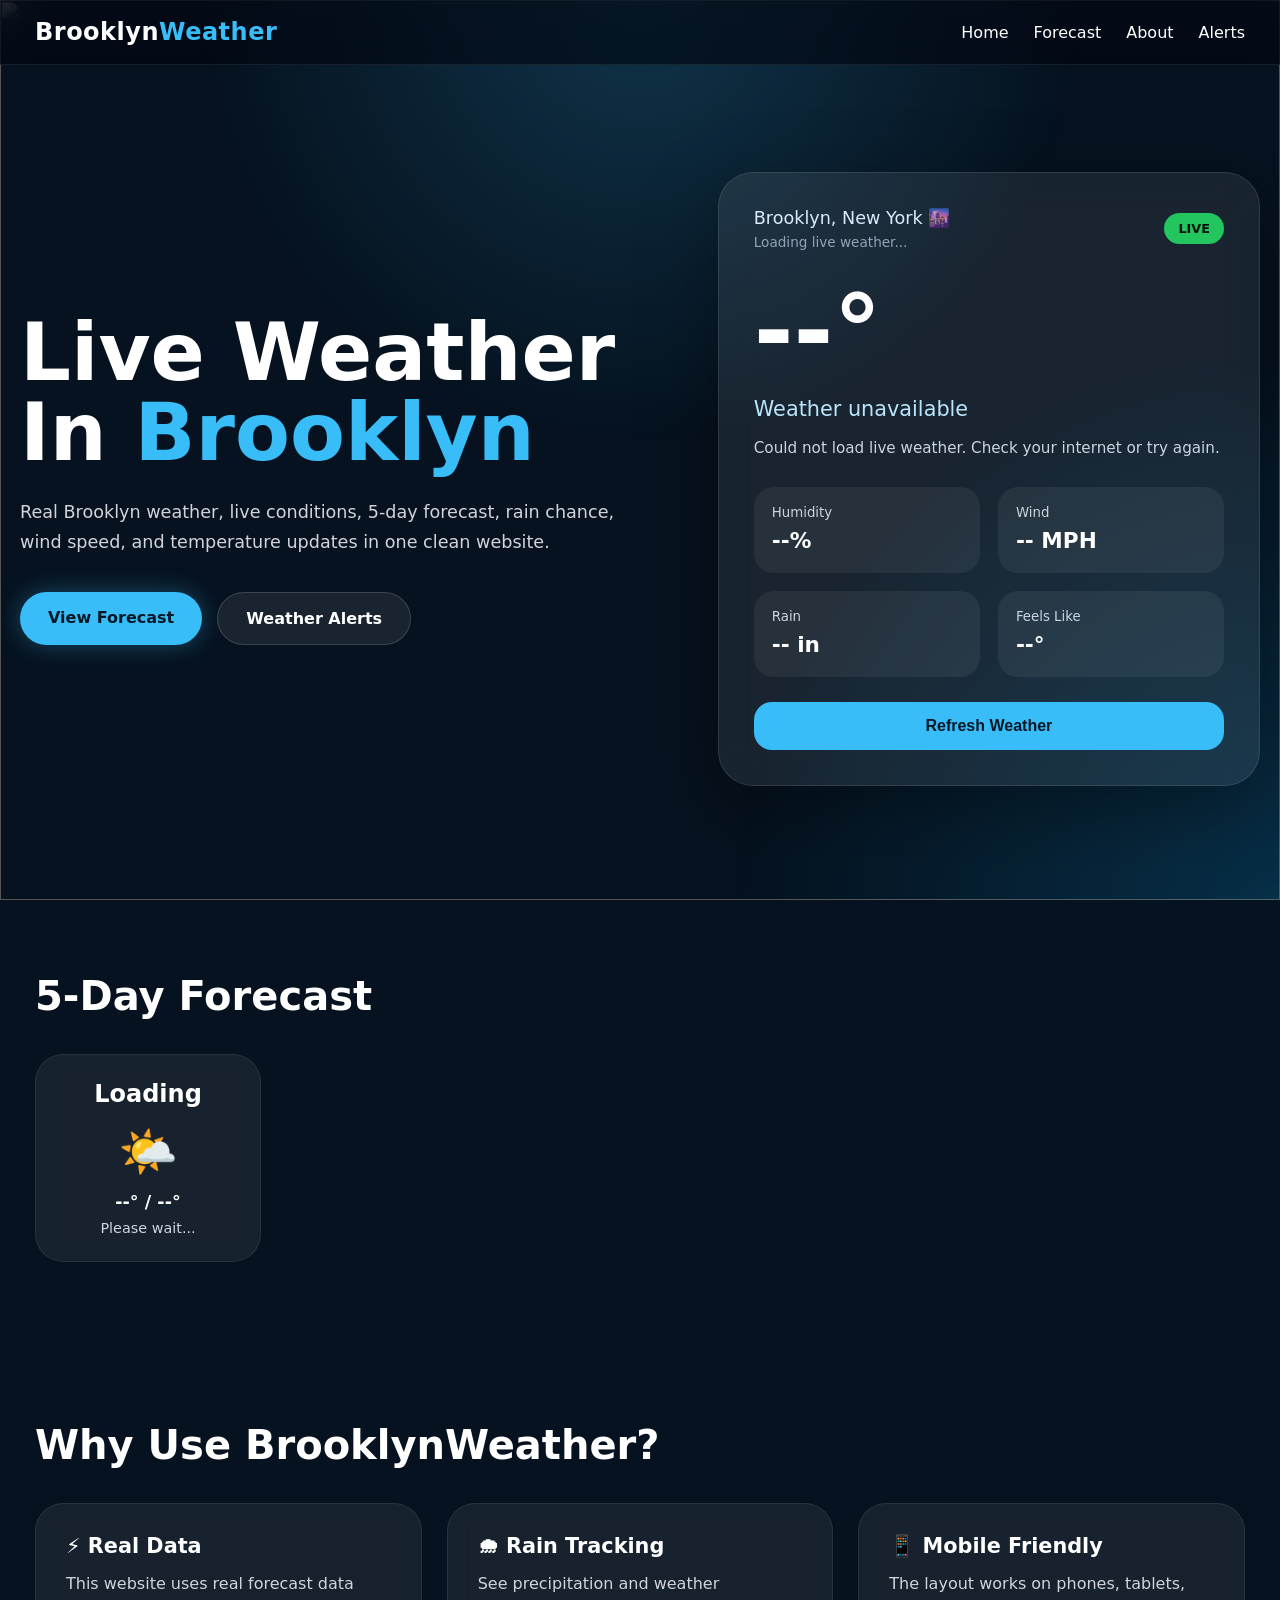
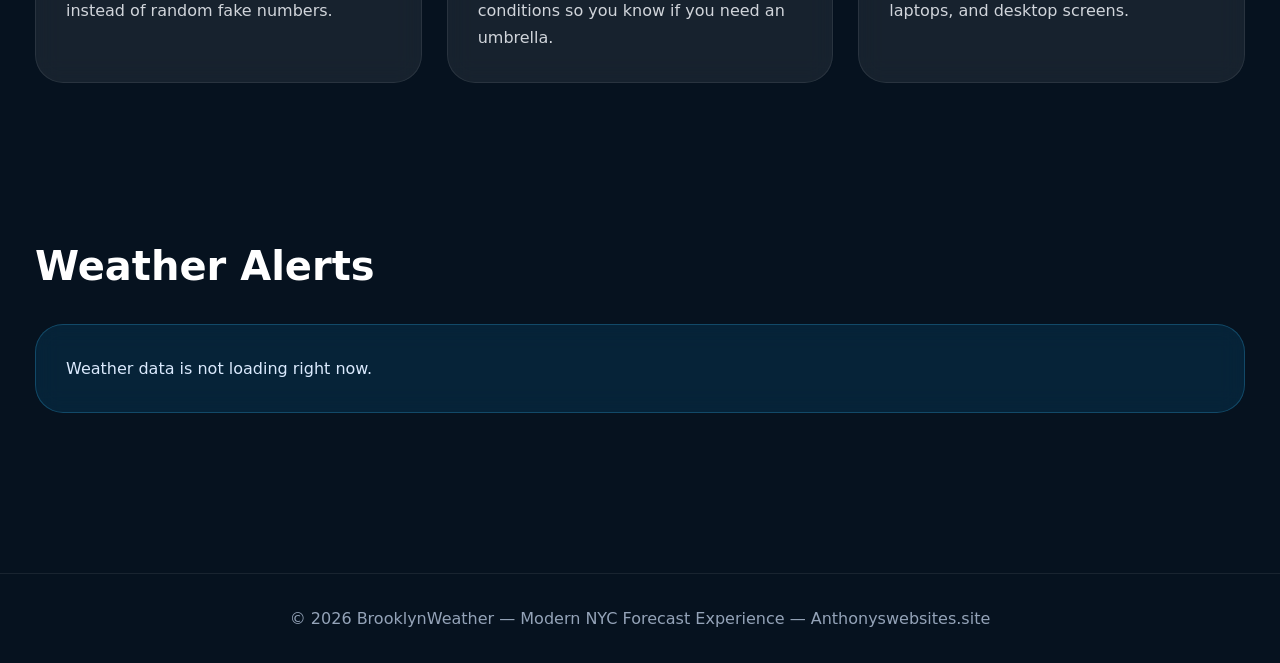
==== commit 0e09b7d2: "Update index.html" ====
--- a/index.html
+++ b/index.html
@@ -4,13 +4,15 @@
 <meta charset="UTF-8" />
 <meta name="viewport" content="width=device-width, initial-scale=1.0"/>
 
-<title>Brooklyn Weather</title>
-
-<link rel="preconnect" href="https://fonts.googleapis.com">
-<link rel="preconnect" href="https://fonts.gstatic.com" crossorigin>
-
-<link href="https://fonts.googleapis.com/css2?family=Inter:wght@300;400;600;700;800&display=swap" rel="stylesheet">
-
+<title>Brooklyn Weather | Live NYC Forecast</title>
+<meta name="description" content="Check live Brooklyn weather, temperature, wind, rain, feels-like conditions, alerts, and a 5-day forecast for Brooklyn, New York.">
+<meta name="theme-color" content="#06121f">
+<link rel="preconnect" href="https://api.open-meteo.com">
+<link rel="preconnect" href="https://images.ctfassets.net">
+<link rel="preload" as="image" href="https://images.ctfassets.net/1aemqu6a6t65/4bV6HSFbVMv7fk7hYLPTQF/f4e92af77d820eed565eb4317e166395/Boardwalk-Coney-Island-Brooklyn-NYC-Photo-Brittany-Petronella.jpg?fm=webp&w=1600&q=70" fetchpriority="high">
+<link rel="icon" type="image/png" sizes="32x32" href="favicon.png">
+  <link rel="icon" type="image/x-icon" href="favicon.png">
+  <link rel="apple-touch-icon" href="favicon.png">
 <style>
 *{
   margin:0;
@@ -22,8 +24,18 @@
   scroll-behavior:smooth;
 }
 
+@media (prefers-reduced-motion: reduce){
+  html{
+    scroll-behavior:auto;
+  }
+
+  *{
+    transition:none !important;
+  }
+}
+
 body{
-  font-family:'Inter',sans-serif;
+  font-family:Inter,system-ui,-apple-system,BlinkMacSystemFont,'Segoe UI',Arial,sans-serif;
   background:#06121f;
   color:white;
   overflow-x:hidden;
@@ -32,12 +44,16 @@
 .bg{
   position:fixed;
   inset:0;
-  background:
-    linear-gradient(rgba(0,0,0,.55),rgba(0,0,0,.78)),
-    url('https://images.ctfassets.net/1aemqu6a6t65/4bV6HSFbVMv7fk7hYLPTQF/f4e92af77d820eed565eb4317e166395/Boardwalk-Coney-Island-Brooklyn-NYC-Photo-Brittany-Petronella.jpg');
-  background-size:cover;
-  background-position:center;
   z-index:-2;
+  overflow:hidden;
+}
+
+.bg img{
+  width:100%;
+  height:100%;
+  object-fit:cover;
+  object-position:center;
+  filter:brightness(.45);
 }
 
 .overlay{
@@ -213,6 +229,7 @@
 .condition{
   font-size:1.3rem;
   color:#bae6fd;
+  min-height:1.7rem;
 }
 
 .status{
@@ -242,6 +259,7 @@
 
 .stat h3{
   font-size:1.35rem;
+  min-height:1.7rem;
 }
 
 .refresh-btn{
@@ -380,6 +398,14 @@
     display:none;
   }
 
+  .nav-inner{
+    padding:14px 16px;
+  }
+
+  .logo{
+    font-size:1.25rem;
+  }
+
   .left h1{
     font-size:3rem;
   }
@@ -409,10 +435,10 @@
 
 <body>
 
-<div class="bg"></div>
+<div class="bg"><img src="https://images.ctfassets.net/1aemqu6a6t65/4bV6HSFbVMv7fk7hYLPTQF/f4e92af77d820eed565eb4317e166395/Boardwalk-Coney-Island-Brooklyn-NYC-Photo-Brittany-Petronella.jpg?fm=webp&w=1600&q=70" alt="" aria-hidden="true" fetchpriority="high"></div>
 <div class="overlay"></div>
 
-<nav>
+<nav aria-label="Main navigation">
   <div class="nav-inner">
     <div class="logo">Brooklyn<span>Weather</span></div>
 
@@ -425,6 +451,7 @@
   </div>
 </nav>
 
+<main>
 <section class="hero" id="home">
   <div class="hero-content">
 
@@ -486,7 +513,7 @@
         </div>
       </div>
 
-      <button class="refresh-btn" onclick="getWeather()">
+      <button type="button" class="refresh-btn" onclick="getWeather()" aria-label="Refresh Brooklyn weather">
         Refresh Weather
       </button>
     </div>
@@ -495,7 +522,7 @@
 </section>
 
 <section class="section" id="forecast">
-  <h1 class="section-title">5-Day Forecast</h1>
+  <h2 class="section-title">5-Day Forecast</h2>
 
   <div class="forecast-grid" id="forecastGrid">
     <div class="day">
@@ -508,7 +535,7 @@
 </section>
 
 <section class="section" id="about">
-  <h1 class="section-title">Why Use BrooklynWeather?</h1>
+  <h2 class="section-title">Why Use BrooklynWeather?</h2>
 
   <div class="info-grid">
     <div class="info-card">
@@ -535,12 +562,13 @@
 </section>
 
 <section class="section" id="alerts">
-  <h1 class="section-title">Weather Alerts</h1>
+  <h2 class="section-title">Weather Alerts</h2>
 
   <div class="alert-box" id="alertBox">
     Checking Brooklyn conditions...
   </div>
 </section>
+</main>
 
 <footer>
   © 2026 BrooklynWeather — Modern NYC Forecast Experience — Anthonyswebsites.site
@@ -548,7 +576,7 @@
 
 <script>
 const API_URL =
-  "https://api.open-meteo.com/v1/forecast?latitude=40.6782&longitude=-73.9442&current=temperature_2m,relative_humidity_2m,apparent_temperature,precipitation,weather_code,wind_speed_10m&daily=weather_code,temperature_2m_max,temperature_2m_min,precipitation_sum&temperature_unit=fahrenheit&wind_speed_unit=mph&precipitation_unit=inch&timezone=America%2FNew_York";
+  "https://api.open-meteo.com/v1/forecast?latitude=40.6782&longitude=-73.9442&current=temperature_2m,relative_humidity_2m,apparent_temperature,precipitation,weather_code,wind_speed_10m&daily=weather_code,temperature_2m_max,temperature_2m_min,precipitation_sum&forecast_days=5&temperature_unit=fahrenheit&wind_speed_unit=mph&precipitation_unit=inch&timezone=America%2FNew_York";
 
 const weatherCodes = {
   0: ["☀️", "Clear Sky"],
@@ -610,10 +638,14 @@
     const current = data.current;
     const daily = data.daily;
 
+    if(!current || !daily || !daily.time){
+      throw new Error("Missing weather data");
+    }
+
     const currentWeather = getWeatherIcon(current.weather_code);
 
     document.getElementById("temp").textContent =
-      Math.round(current.temperature_2m) + "°";
+      Math.round(current.temperature_2m) + "°F";
 
     document.getElementById("condition").textContent =
       currentWeather[0] + " " + currentWeather[1];
@@ -628,7 +660,7 @@
       current.precipitation + " in";
 
     document.getElementById("feels").textContent =
-      Math.round(current.apparent_temperature) + "°";
+      Math.round(current.apparent_temperature) + "°F";
 
     document.getElementById("updated").textContent =
       "Updated: " + new Date(current.time).toLocaleString("en-US", {
@@ -697,5 +729,10 @@
 getWeather();
 </script>
 
+<noscript>
+  <p style="padding:20px;text-align:center;background:#06121f;color:white;">
+    JavaScript is needed to load live Brooklyn weather data.
+  </p>
+</noscript>
 </body>
 </html>
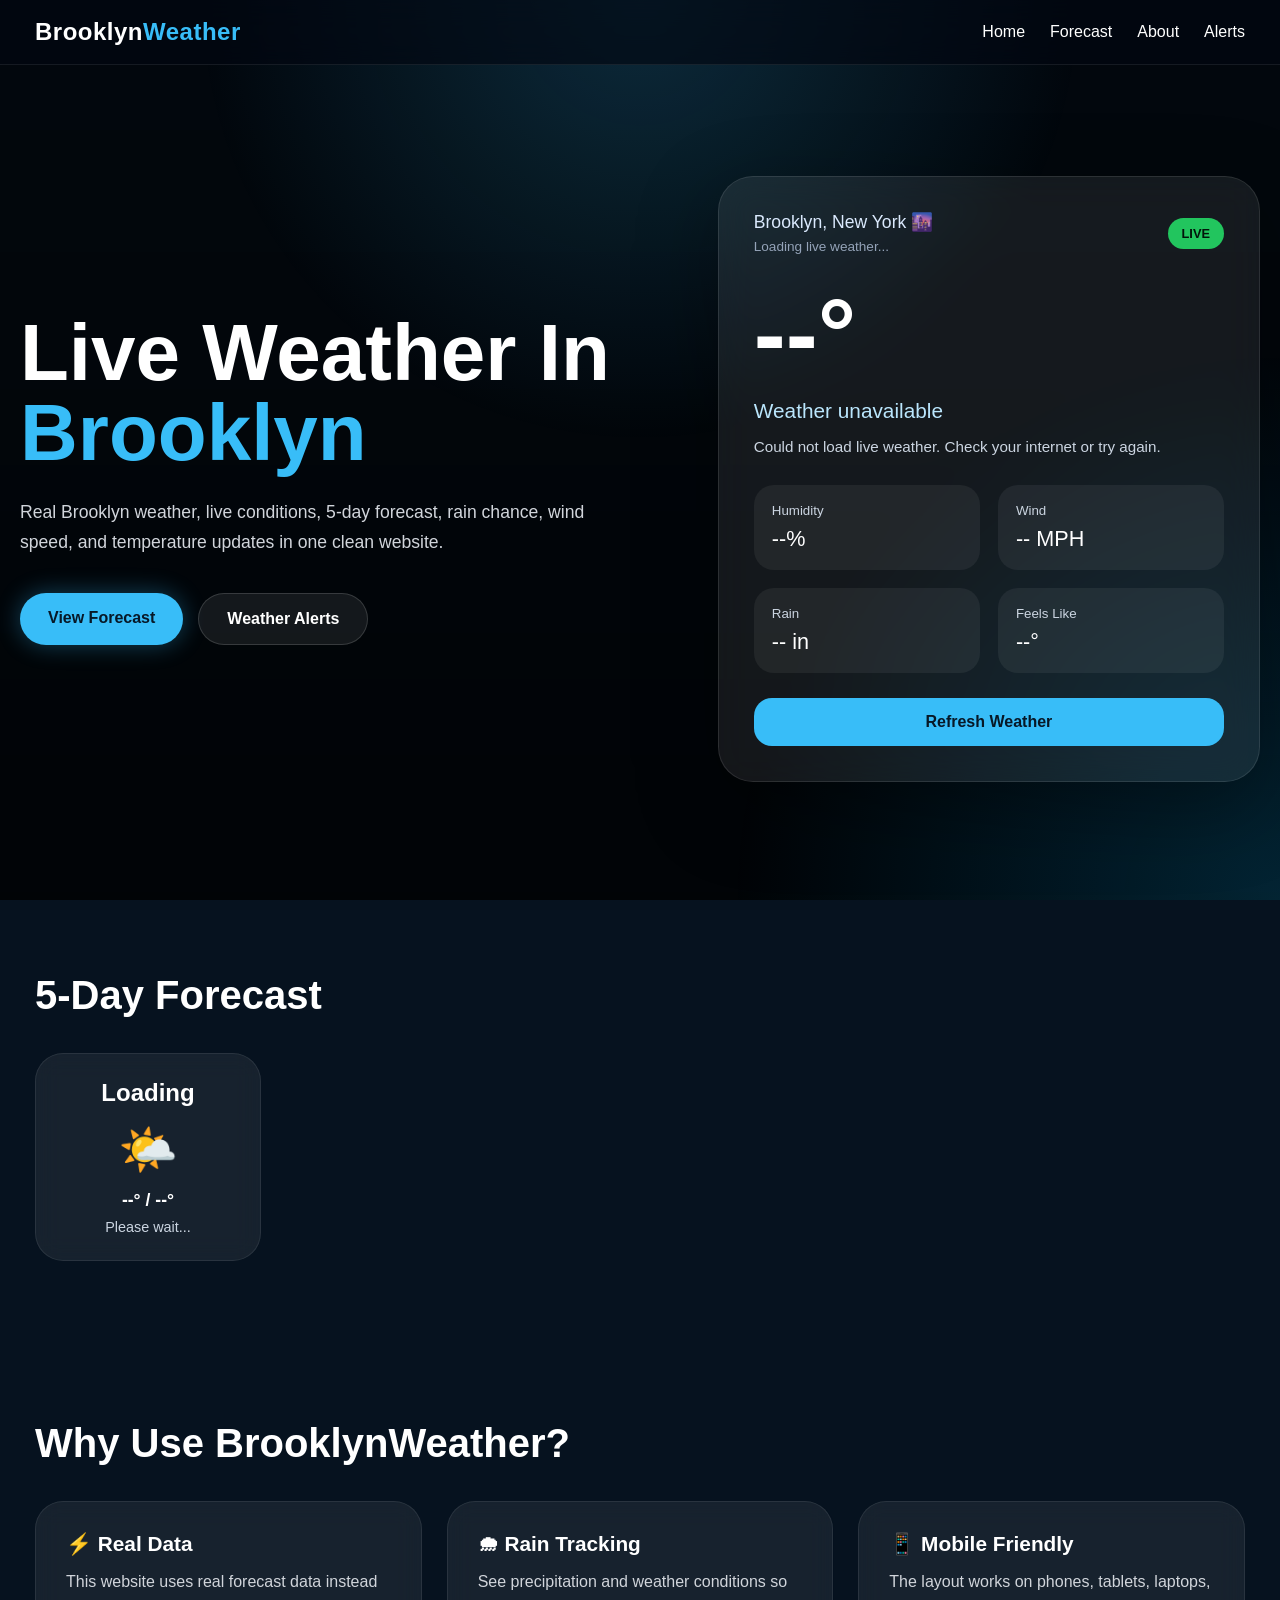
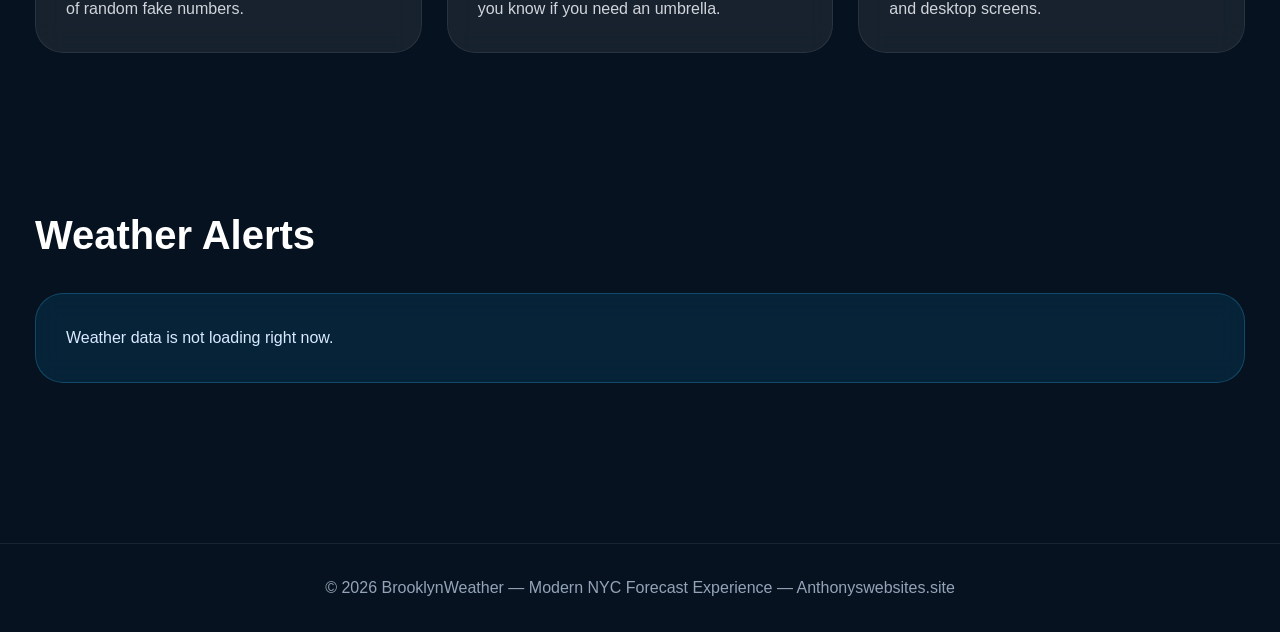
==== commit b74da770: "Update index.html" ====
--- a/index.html
+++ b/index.html
@@ -3,16 +3,20 @@
 <head>
 <meta charset="UTF-8" />
 <meta name="viewport" content="width=device-width, initial-scale=1.0"/>
+<meta http-equiv="Content-Security-Policy" content="default-src 'self'; connect-src 'self' https://api.open-meteo.com; img-src 'self' https://images.ctfassets.net data:; style-src 'self' 'unsafe-inline' https://fonts.googleapis.com; font-src 'self' https://fonts.gstatic.com; script-src 'self' 'unsafe-inline'; base-uri 'self'; object-src 'none'; frame-ancestors 'none'; upgrade-insecure-requests;">
 
 <title>Brooklyn Weather | Live NYC Forecast</title>
 <meta name="description" content="Check live Brooklyn weather, temperature, wind, rain, feels-like conditions, alerts, and a 5-day forecast for Brooklyn, New York.">
 <meta name="theme-color" content="#06121f">
-<link rel="preconnect" href="https://api.open-meteo.com">
-<link rel="preconnect" href="https://images.ctfassets.net">
-<link rel="preload" as="image" href="https://images.ctfassets.net/1aemqu6a6t65/4bV6HSFbVMv7fk7hYLPTQF/f4e92af77d820eed565eb4317e166395/Boardwalk-Coney-Island-Brooklyn-NYC-Photo-Brittany-Petronella.jpg?fm=webp&w=1600&q=70" fetchpriority="high">
-<link rel="icon" type="image/png" sizes="32x32" href="favicon.png">
+
+<link rel="preconnect" href="https://fonts.googleapis.com">
+<link rel="preconnect" href="https://fonts.gstatic.com" crossorigin>
+  <link rel="icon" type="image/png" sizes="32x32" href="favicon.png">
   <link rel="icon" type="image/x-icon" href="favicon.png">
   <link rel="apple-touch-icon" href="favicon.png">
+
+<link href="https://fonts.googleapis.com/css2?family=Inter:wght@300;400;600;700;800&display=swap" rel="stylesheet">
+
 <style>
 *{
   margin:0;
@@ -24,18 +28,8 @@
   scroll-behavior:smooth;
 }
 
-@media (prefers-reduced-motion: reduce){
-  html{
-    scroll-behavior:auto;
-  }
-
-  *{
-    transition:none !important;
-  }
-}
-
 body{
-  font-family:Inter,system-ui,-apple-system,BlinkMacSystemFont,'Segoe UI',Arial,sans-serif;
+  font-family:'Inter',sans-serif;
   background:#06121f;
   color:white;
   overflow-x:hidden;
@@ -44,16 +38,12 @@
 .bg{
   position:fixed;
   inset:0;
+  background:
+    linear-gradient(rgba(0,0,0,.55),rgba(0,0,0,.78)),
+    url('https://images.ctfassets.net/1aemqu6a6t65/4bV6HSFbVMv7fk7hYLPTQF/f4e92af77d820eed565eb4317e166395/Boardwalk-Coney-Island-Brooklyn-NYC-Photo-Brittany-Petronella.jpg');
+  background-size:cover;
+  background-position:center;
   z-index:-2;
-  overflow:hidden;
-}
-
-.bg img{
-  width:100%;
-  height:100%;
-  object-fit:cover;
-  object-position:center;
-  filter:brightness(.45);
 }
 
 .overlay{
@@ -229,7 +219,6 @@
 .condition{
   font-size:1.3rem;
   color:#bae6fd;
-  min-height:1.7rem;
 }
 
 .status{
@@ -257,9 +246,8 @@
   margin-bottom:8px;
 }
 
-.stat h3{
+.stat .stat-value{
   font-size:1.35rem;
-  min-height:1.7rem;
 }
 
 .refresh-btn{
@@ -398,14 +386,6 @@
     display:none;
   }
 
-  .nav-inner{
-    padding:14px 16px;
-  }
-
-  .logo{
-    font-size:1.25rem;
-  }
-
   .left h1{
     font-size:3rem;
   }
@@ -435,10 +415,10 @@
 
 <body>
 
-<div class="bg"><img src="https://images.ctfassets.net/1aemqu6a6t65/4bV6HSFbVMv7fk7hYLPTQF/f4e92af77d820eed565eb4317e166395/Boardwalk-Coney-Island-Brooklyn-NYC-Photo-Brittany-Petronella.jpg?fm=webp&w=1600&q=70" alt="" aria-hidden="true" fetchpriority="high"></div>
+<div class="bg"></div>
 <div class="overlay"></div>
 
-<nav aria-label="Main navigation">
+<nav>
   <div class="nav-inner">
     <div class="logo">Brooklyn<span>Weather</span></div>
 
@@ -451,7 +431,6 @@
   </div>
 </nav>
 
-<main>
 <section class="hero" id="home">
   <div class="hero-content">
 
@@ -494,26 +473,26 @@
       <div class="stats">
         <div class="stat">
           <small>Humidity</small>
-          <h3 id="humidity">--%</h3>
+          <div class="stat-value" id="humidity">--%</div>
         </div>
 
         <div class="stat">
           <small>Wind</small>
-          <h3 id="wind">-- MPH</h3>
+          <div class="stat-value" id="wind">-- MPH</div>
         </div>
 
         <div class="stat">
           <small>Rain</small>
-          <h3 id="rain">-- in</h3>
+          <div class="stat-value" id="rain">-- in</div>
         </div>
 
         <div class="stat">
           <small>Feels Like</small>
-          <h3 id="feels">--°</h3>
+          <div class="stat-value" id="feels">--°</div>
         </div>
       </div>
 
-      <button type="button" class="refresh-btn" onclick="getWeather()" aria-label="Refresh Brooklyn weather">
+      <button class="refresh-btn" onclick="getWeather()">
         Refresh Weather
       </button>
     </div>
@@ -522,7 +501,7 @@
 </section>
 
 <section class="section" id="forecast">
-  <h2 class="section-title">5-Day Forecast</h2>
+  <h1 class="section-title">5-Day Forecast</h1>
 
   <div class="forecast-grid" id="forecastGrid">
     <div class="day">
@@ -535,7 +514,7 @@
 </section>
 
 <section class="section" id="about">
-  <h2 class="section-title">Why Use BrooklynWeather?</h2>
+  <h1 class="section-title">Why Use BrooklynWeather?</h1>
 
   <div class="info-grid">
     <div class="info-card">
@@ -562,13 +541,12 @@
 </section>
 
 <section class="section" id="alerts">
-  <h2 class="section-title">Weather Alerts</h2>
+  <h1 class="section-title">Weather Alerts</h1>
 
   <div class="alert-box" id="alertBox">
     Checking Brooklyn conditions...
   </div>
 </section>
-</main>
 
 <footer>
   © 2026 BrooklynWeather — Modern NYC Forecast Experience — Anthonyswebsites.site
@@ -576,7 +554,7 @@
 
 <script>
 const API_URL =
-  "https://api.open-meteo.com/v1/forecast?latitude=40.6782&longitude=-73.9442&current=temperature_2m,relative_humidity_2m,apparent_temperature,precipitation,weather_code,wind_speed_10m&daily=weather_code,temperature_2m_max,temperature_2m_min,precipitation_sum&forecast_days=5&temperature_unit=fahrenheit&wind_speed_unit=mph&precipitation_unit=inch&timezone=America%2FNew_York";
+  "https://api.open-meteo.com/v1/forecast?latitude=40.6782&longitude=-73.9442&current=temperature_2m,relative_humidity_2m,apparent_temperature,precipitation,weather_code,wind_speed_10m&daily=weather_code,temperature_2m_max,temperature_2m_min,precipitation_sum&temperature_unit=fahrenheit&wind_speed_unit=mph&precipitation_unit=inch&timezone=America%2FNew_York";
 
 const weatherCodes = {
   0: ["☀️", "Clear Sky"],
@@ -638,14 +616,10 @@
     const current = data.current;
     const daily = data.daily;
 
-    if(!current || !daily || !daily.time){
-      throw new Error("Missing weather data");
-    }
-
     const currentWeather = getWeatherIcon(current.weather_code);
 
     document.getElementById("temp").textContent =
-      Math.round(current.temperature_2m) + "°F";
+      Math.round(current.temperature_2m) + "°";
 
     document.getElementById("condition").textContent =
       currentWeather[0] + " " + currentWeather[1];
@@ -660,7 +634,7 @@
       current.precipitation + " in";
 
     document.getElementById("feels").textContent =
-      Math.round(current.apparent_temperature) + "°F";
+      Math.round(current.apparent_temperature) + "°";
 
     document.getElementById("updated").textContent =
       "Updated: " + new Date(current.time).toLocaleString("en-US", {
@@ -729,10 +703,5 @@
 getWeather();
 </script>
 
-<noscript>
-  <p style="padding:20px;text-align:center;background:#06121f;color:white;">
-    JavaScript is needed to load live Brooklyn weather data.
-  </p>
-</noscript>
 </body>
 </html>
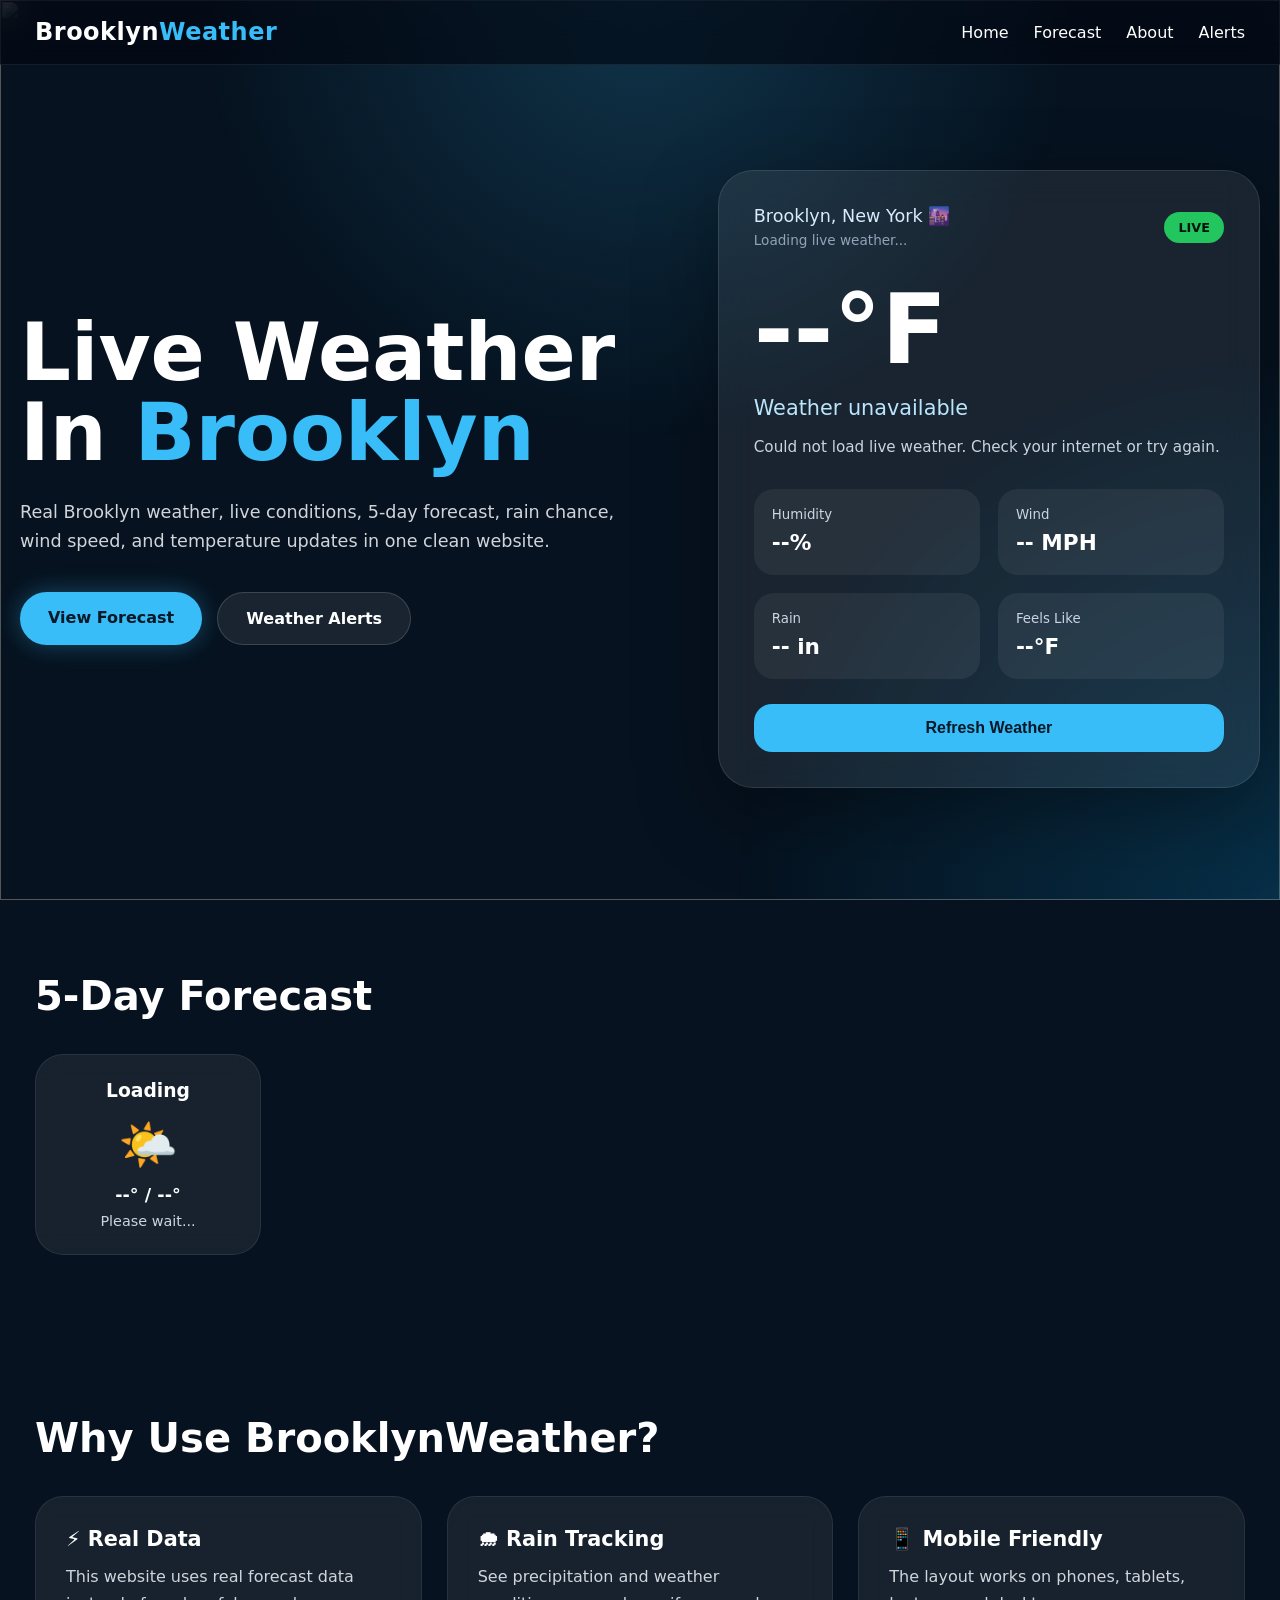
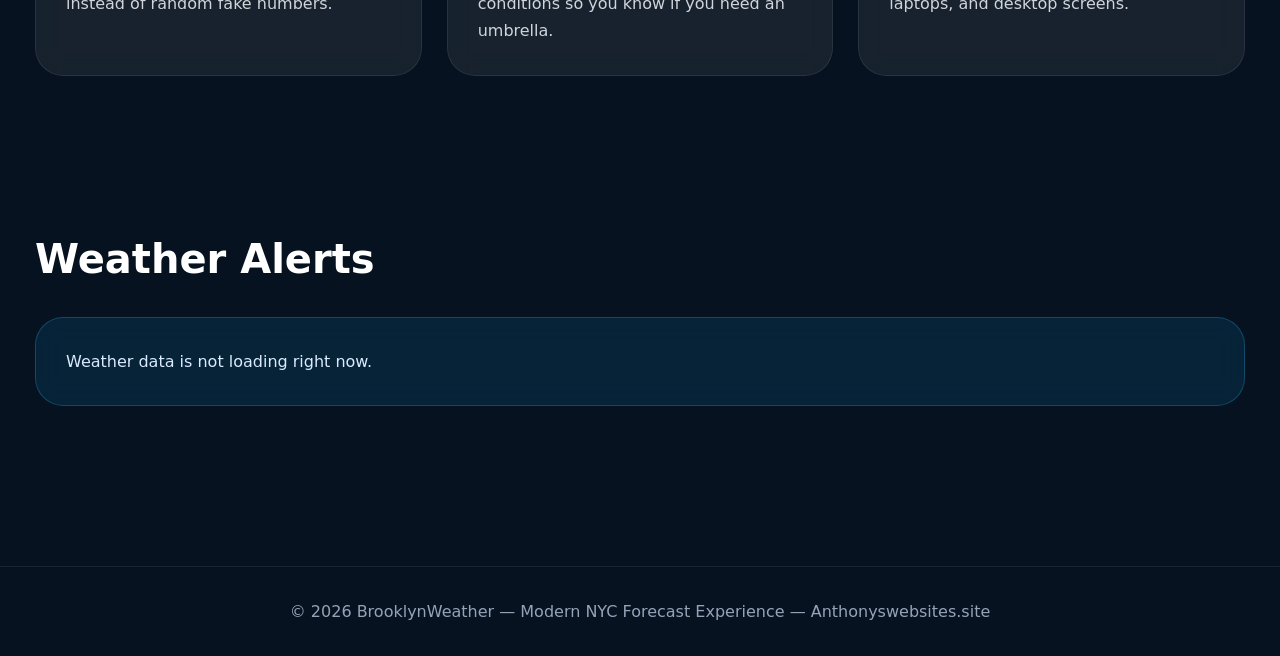
==== commit b5fdf8f3: "Add files via upload" ====
--- a/index.html
+++ b/index.html
@@ -1,707 +1,154 @@
-<!DOCTYPE html>
-<html lang="en">
-<head>
-<meta charset="UTF-8" />
-<meta name="viewport" content="width=device-width, initial-scale=1.0"/>
-<meta http-equiv="Content-Security-Policy" content="default-src 'self'; connect-src 'self' https://api.open-meteo.com; img-src 'self' https://images.ctfassets.net data:; style-src 'self' 'unsafe-inline' https://fonts.googleapis.com; font-src 'self' https://fonts.gstatic.com; script-src 'self' 'unsafe-inline'; base-uri 'self'; object-src 'none'; frame-ancestors 'none'; upgrade-insecure-requests;">
-
-<title>Brooklyn Weather | Live NYC Forecast</title>
-<meta name="description" content="Check live Brooklyn weather, temperature, wind, rain, feels-like conditions, alerts, and a 5-day forecast for Brooklyn, New York.">
-<meta name="theme-color" content="#06121f">
-
-<link rel="preconnect" href="https://fonts.googleapis.com">
-<link rel="preconnect" href="https://fonts.gstatic.com" crossorigin>
-  <link rel="icon" type="image/png" sizes="32x32" href="favicon.png">
-  <link rel="icon" type="image/x-icon" href="favicon.png">
-  <link rel="apple-touch-icon" href="favicon.png">
-
-<link href="https://fonts.googleapis.com/css2?family=Inter:wght@300;400;600;700;800&display=swap" rel="stylesheet">
-
-<style>
-*{
-  margin:0;
-  padding:0;
-  box-sizing:border-box;
-}
-
-html{
-  scroll-behavior:smooth;
-}
-
-body{
-  font-family:'Inter',sans-serif;
-  background:#06121f;
-  color:white;
-  overflow-x:hidden;
-}
-
-.bg{
-  position:fixed;
-  inset:0;
-  background:
-    linear-gradient(rgba(0,0,0,.55),rgba(0,0,0,.78)),
-    url('https://images.ctfassets.net/1aemqu6a6t65/4bV6HSFbVMv7fk7hYLPTQF/f4e92af77d820eed565eb4317e166395/Boardwalk-Coney-Island-Brooklyn-NYC-Photo-Brittany-Petronella.jpg');
-  background-size:cover;
-  background-position:center;
-  z-index:-2;
-}
-
-.overlay{
-  position:fixed;
-  inset:0;
-  background:
-    radial-gradient(circle at top,#38bdf833,transparent 40%),
-    radial-gradient(circle at bottom right,#0ea5e933,transparent 35%);
-  z-index:-1;
-}
-
-nav{
-  position:sticky;
-  top:0;
-  z-index:1000;
-  backdrop-filter:blur(14px);
-  background:rgba(3,7,18,.65);
-  border-bottom:1px solid rgba(255,255,255,.08);
-}
-
-.nav-inner{
-  max-width:1250px;
-  margin:auto;
-  display:flex;
-  justify-content:space-between;
-  align-items:center;
-  padding:18px 20px;
-}
-
-.logo{
-  font-size:1.5rem;
-  font-weight:800;
-  letter-spacing:.5px;
-}
-
-.logo span{
-  color:#38bdf8;
-}
-
-.links{
-  display:flex;
-  gap:25px;
-}
-
-.links a{
-  text-decoration:none;
-  color:white;
-  font-weight:500;
-  transition:.25s;
-}
-
-.links a:hover{
-  color:#38bdf8;
-}
-
-.hero{
-  min-height:92vh;
-  display:flex;
-  align-items:center;
-  justify-content:center;
-  padding:40px 20px;
-}
-
-.hero-content{
-  width:100%;
-  max-width:1250px;
-  display:grid;
-  grid-template-columns:1.1fr .9fr;
-  gap:35px;
-  align-items:center;
-}
-
-.left h1{
-  font-size:5rem;
-  line-height:1;
-  font-weight:800;
-  margin-bottom:25px;
-}
-
-.left h1 span{
-  color:#38bdf8;
-}
-
-.left p{
-  color:#d1d5db;
-  font-size:1.1rem;
-  max-width:600px;
-  line-height:1.7;
-}
-
-.hero-buttons{
-  display:flex;
-  gap:15px;
-  margin-top:35px;
-  flex-wrap:wrap;
-}
-
-.btn{
-  display:inline-block;
-  text-decoration:none;
-  padding:16px 28px;
-  border-radius:999px;
-  border:none;
-  cursor:pointer;
-  font-size:1rem;
-  font-weight:700;
-  transition:.25s;
-}
-
-.primary{
-  background:#38bdf8;
-  color:#071827;
-  box-shadow:0 0 25px #38bdf855;
-}
-
-.primary:hover{
-  transform:translateY(-3px) scale(1.03);
-}
-
-.secondary{
-  background:rgba(255,255,255,.08);
-  color:white;
-  border:1px solid rgba(255,255,255,.15);
-}
-
-.secondary:hover{
-  background:rgba(255,255,255,.15);
-}
-
-.weather-card{
-  background:rgba(255,255,255,.08);
-  border:1px solid rgba(255,255,255,.1);
-  border-radius:35px;
-  padding:35px;
-  backdrop-filter:blur(18px);
-  box-shadow:0 25px 80px rgba(0,0,0,.35);
-}
-
-.top{
-  display:flex;
-  justify-content:space-between;
-  align-items:center;
-  gap:15px;
-  margin-bottom:25px;
-}
-
-.live{
-  background:#22c55e;
-  color:#02140a;
-  padding:8px 14px;
-  border-radius:999px;
-  font-size:.8rem;
-  font-weight:800;
-}
-
-.city{
-  font-size:1.1rem;
-  color:#dbeafe;
-}
-
-.updated{
-  margin-top:6px;
-  font-size:.85rem;
-  color:#94a3b8;
-}
-
-.big-temp{
-  font-size:6rem;
-  font-weight:800;
-  margin:10px 0;
-}
-
-.condition{
-  font-size:1.3rem;
-  color:#bae6fd;
-}
-
-.status{
-  margin-top:15px;
-  font-size:.95rem;
-  color:#cbd5e1;
-}
-
-.stats{
-  margin-top:30px;
-  display:grid;
-  grid-template-columns:1fr 1fr;
-  gap:18px;
-}
-
-.stat{
-  background:rgba(255,255,255,.06);
-  border-radius:20px;
-  padding:18px;
-}
-
-.stat small{
-  color:#cbd5e1;
-  display:block;
-  margin-bottom:8px;
-}
-
-.stat .stat-value{
-  font-size:1.35rem;
-}
-
-.refresh-btn{
-  margin-top:25px;
-  width:100%;
-  padding:15px;
-  border:none;
-  border-radius:18px;
-  cursor:pointer;
-  background:#38bdf8;
-  color:#071827;
-  font-weight:800;
-  font-size:1rem;
-  transition:.25s;
-}
-
-.refresh-btn:hover{
-  transform:translateY(-3px);
-  box-shadow:0 0 20px #38bdf855;
-}
-
-.section{
-  max-width:1250px;
-  margin:auto;
-  padding:80px 20px;
-}
-
-.section-title{
-  font-size:2.5rem;
-  margin-bottom:35px;
-}
-
-.forecast-grid{
-  display:grid;
-  grid-template-columns:repeat(5,1fr);
-  gap:20px;
-}
-
-.day{
-  background:rgba(255,255,255,.07);
-  border:1px solid rgba(255,255,255,.08);
-  border-radius:28px;
-  padding:25px;
-  text-align:center;
-  backdrop-filter:blur(12px);
-  transition:.25s;
-}
-
-.day:hover{
-  transform:translateY(-8px);
-  background:rgba(255,255,255,.12);
-}
-
-.day h2{
-  margin-bottom:15px;
-}
-
-.icon{
-  font-size:3rem;
-  margin:12px 0;
-}
-
-.day-temp{
-  font-size:1.1rem;
-  font-weight:700;
-}
-
-.day-desc{
-  margin-top:8px;
-  color:#cbd5e1;
-  font-size:.9rem;
-}
-
-.info-grid{
-  display:grid;
-  grid-template-columns:repeat(3,1fr);
-  gap:25px;
-}
-
-.info-card{
-  background:rgba(255,255,255,.07);
-  padding:30px;
-  border-radius:28px;
-  border:1px solid rgba(255,255,255,.08);
-  backdrop-filter:blur(12px);
-}
-
-.info-card h3{
-  margin-bottom:12px;
-  font-size:1.3rem;
-}
-
-.info-card p{
-  color:#d1d5db;
-  line-height:1.7;
-}
-
-.alert-box{
-  background:rgba(14,165,233,.12);
-  border:1px solid rgba(56,189,248,.25);
-  padding:30px;
-  border-radius:28px;
-  line-height:1.7;
-  color:#dbeafe;
-  backdrop-filter:blur(12px);
-}
-
-footer{
-  margin-top:80px;
-  border-top:1px solid rgba(255,255,255,.08);
-  padding:35px 20px;
-  text-align:center;
-  color:#94a3b8;
-}
-
-@media(max-width:1000px){
-  .hero-content{
-    grid-template-columns:1fr;
-  }
-
-  .left h1{
-    font-size:3.7rem;
-  }
-
-  .forecast-grid{
-    grid-template-columns:1fr 1fr;
-  }
-
-  .info-grid{
-    grid-template-columns:1fr;
-  }
-}
-
-@media(max-width:600px){
-  .links{
-    display:none;
-  }
-
-  .left h1{
-    font-size:3rem;
-  }
-
-  .big-temp{
-    font-size:4.5rem;
-  }
-
-  .forecast-grid{
-    grid-template-columns:1fr;
-  }
-
-  .stats{
-    grid-template-columns:1fr;
-  }
-
-  .hero{
-    padding-top:25px;
-  }
-
-  .weather-card{
-    padding:25px;
-  }
-}
-</style>
-</head>
-
-<body>
-
-<div class="bg"></div>
-<div class="overlay"></div>
-
-<nav>
-  <div class="nav-inner">
-    <div class="logo">Brooklyn<span>Weather</span></div>
-
-    <div class="links">
-      <a href="#home">Home</a>
-      <a href="#forecast">Forecast</a>
-      <a href="#about">About</a>
-      <a href="#alerts">Alerts</a>
-    </div>
-  </div>
-</nav>
-
-<section class="hero" id="home">
-  <div class="hero-content">
-
-    <div class="left">
-      <h1>
-        Live Weather In <span>Brooklyn</span>
-      </h1>
-
-      <p>
-        Real Brooklyn weather, live conditions, 5-day forecast,
-        rain chance, wind speed, and temperature updates in one clean website.
-      </p>
-
-      <div class="hero-buttons">
-        <a href="#forecast" class="btn primary">View Forecast</a>
-        <a href="#alerts" class="btn secondary">Weather Alerts</a>
-      </div>
-    </div>
-
-    <div class="weather-card">
-      <div class="top">
-        <div>
-          <div class="city">Brooklyn, New York 🌆</div>
-          <div class="updated" id="updated">Loading live weather...</div>
-        </div>
-
-        <div class="live">LIVE</div>
-      </div>
-
-      <div class="big-temp" id="temp">--°</div>
-
-      <div class="condition" id="condition">
-        Loading...
-      </div>
-
-      <div class="status" id="status">
-        Getting Brooklyn weather data...
-      </div>
-
-      <div class="stats">
-        <div class="stat">
-          <small>Humidity</small>
-          <div class="stat-value" id="humidity">--%</div>
-        </div>
-
-        <div class="stat">
-          <small>Wind</small>
-          <div class="stat-value" id="wind">-- MPH</div>
-        </div>
-
-        <div class="stat">
-          <small>Rain</small>
-          <div class="stat-value" id="rain">-- in</div>
-        </div>
-
-        <div class="stat">
-          <small>Feels Like</small>
-          <div class="stat-value" id="feels">--°</div>
-        </div>
-      </div>
-
-      <button class="refresh-btn" onclick="getWeather()">
-        Refresh Weather
-      </button>
-    </div>
-
-  </div>
-</section>
-
-<section class="section" id="forecast">
-  <h1 class="section-title">5-Day Forecast</h1>
-
-  <div class="forecast-grid" id="forecastGrid">
-    <div class="day">
-      <h2>Loading</h2>
-      <div class="icon">🌤️</div>
-      <div class="day-temp">--° / --°</div>
-      <div class="day-desc">Please wait...</div>
-    </div>
-  </div>
-</section>
-
-<section class="section" id="about">
-  <h1 class="section-title">Why Use BrooklynWeather?</h1>
-
-  <div class="info-grid">
-    <div class="info-card">
-      <h3>⚡ Real Data</h3>
-      <p>
-        This website uses real forecast data instead of random fake numbers.
-      </p>
-    </div>
-
-    <div class="info-card">
-      <h3>🌧 Rain Tracking</h3>
-      <p>
-        See precipitation and weather conditions so you know if you need an umbrella.
-      </p>
-    </div>
-
-    <div class="info-card">
-      <h3>📱 Mobile Friendly</h3>
-      <p>
-        The layout works on phones, tablets, laptops, and desktop screens.
-      </p>
-    </div>
-  </div>
-</section>
-
-<section class="section" id="alerts">
-  <h1 class="section-title">Weather Alerts</h1>
-
-  <div class="alert-box" id="alertBox">
-    Checking Brooklyn conditions...
-  </div>
-</section>
-
-<footer>
-  © 2026 BrooklynWeather — Modern NYC Forecast Experience — Anthonyswebsites.site
-</footer>
-
-<script>
-const API_URL =
-  "https://api.open-meteo.com/v1/forecast?latitude=40.6782&longitude=-73.9442&current=temperature_2m,relative_humidity_2m,apparent_temperature,precipitation,weather_code,wind_speed_10m&daily=weather_code,temperature_2m_max,temperature_2m_min,precipitation_sum&temperature_unit=fahrenheit&wind_speed_unit=mph&precipitation_unit=inch&timezone=America%2FNew_York";
-
-const weatherCodes = {
-  0: ["☀️", "Clear Sky"],
-  1: ["🌤️", "Mainly Clear"],
-  2: ["⛅", "Partly Cloudy"],
-  3: ["☁️", "Cloudy"],
-  45: ["🌫️", "Foggy"],
-  48: ["🌫️", "Foggy"],
-  51: ["🌦️", "Light Drizzle"],
-  53: ["🌦️", "Drizzle"],
-  55: ["🌧️", "Heavy Drizzle"],
-  61: ["🌧️", "Light Rain"],
-  63: ["🌧️", "Rain"],
-  65: ["🌧️", "Heavy Rain"],
-  71: ["🌨️", "Light Snow"],
-  73: ["🌨️", "Snow"],
-  75: ["❄️", "Heavy Snow"],
-  80: ["🌦️", "Rain Showers"],
-  81: ["🌧️", "Rain Showers"],
-  82: ["⛈️", "Heavy Showers"],
-  95: ["⛈️", "Thunderstorm"],
-  96: ["⛈️", "Thunderstorm"],
-  99: ["⛈️", "Severe Thunderstorm"]
-};
-
-function getWeatherIcon(code){
-  return weatherCodes[code] || ["🌤️", "Weather Update"];
-}
-
-function getDayName(dateString){
-  const date = new Date(dateString + "T12:00:00");
-  return date.toLocaleDateString("en-US", { weekday: "short" });
-}
-
-function getFullDate(dateString){
-  const date = new Date(dateString + "T12:00:00");
-  return date.toLocaleDateString("en-US", {
-    month: "short",
-    day: "numeric"
-  });
-}
-
-async function getWeather(){
-  const status = document.getElementById("status");
-  const alertBox = document.getElementById("alertBox");
-
-  try{
-    status.textContent = "Updating weather...";
-    alertBox.textContent = "Checking Brooklyn conditions...";
-
-    const response = await fetch(API_URL);
-
-    if(!response.ok){
-      throw new Error("Weather API failed");
-    }
-
-    const data = await response.json();
-
-    const current = data.current;
-    const daily = data.daily;
-
-    const currentWeather = getWeatherIcon(current.weather_code);
-
-    document.getElementById("temp").textContent =
-      Math.round(current.temperature_2m) + "°";
-
-    document.getElementById("condition").textContent =
-      currentWeather[0] + " " + currentWeather[1];
-
-    document.getElementById("humidity").textContent =
-      current.relative_humidity_2m + "%";
-
-    document.getElementById("wind").textContent =
-      Math.round(current.wind_speed_10m) + " MPH";
-
-    document.getElementById("rain").textContent =
-      current.precipitation + " in";
-
-    document.getElementById("feels").textContent =
-      Math.round(current.apparent_temperature) + "°";
-
-    document.getElementById("updated").textContent =
-      "Updated: " + new Date(current.time).toLocaleString("en-US", {
-        month:"short",
-        day:"numeric",
-        hour:"numeric",
-        minute:"2-digit"
-      });
-
-    status.textContent = "Live Brooklyn weather loaded successfully.";
-
-    const forecastGrid = document.getElementById("forecastGrid");
-    forecastGrid.innerHTML = "";
-
-    for(let i = 0; i < 5; i++){
-      const code = daily.weather_code[i];
-      const weather = getWeatherIcon(code);
-
-      const max = Math.round(daily.temperature_2m_max[i]);
-      const min = Math.round(daily.temperature_2m_min[i]);
-      const rain = daily.precipitation_sum[i];
-
-      forecastGrid.innerHTML += `
-        <div class="day">
-          <h2>${getDayName(daily.time[i])}</h2>
-          <p>${getFullDate(daily.time[i])}</p>
-          <div class="icon">${weather[0]}</div>
-          <div class="day-temp">${max}° / ${min}°</div>
-          <div class="day-desc">${weather[1]}</div>
-          <div class="day-desc">Rain: ${rain} in</div>
-        </div>
-      `;
-    }
-
-    const rainToday = daily.precipitation_sum[0];
-    const windNow = current.wind_speed_10m;
-    const codeNow = current.weather_code;
-
-    if(codeNow >= 95){
-      alertBox.textContent =
-        "⛈️ Thunderstorm conditions are possible in Brooklyn. Stay safe and check local alerts.";
-    } else if(rainToday > 0.1){
-      alertBox.textContent =
-        "🌧️ Rain is possible today in Brooklyn. Bring an umbrella.";
-    } else if(windNow > 20){
-      alertBox.textContent =
-        "💨 It is windy in Brooklyn today. Be careful outside.";
-    } else {
-      alertBox.textContent =
-        "✅ No major weather alert right now for Brooklyn.";
-    }
-
-  } catch(error){
-    console.log(error);
-
-    status.textContent =
-      "Could not load live weather. Check your internet or try again.";
-
-    alertBox.textContent =
-      "Weather data is not loading right now.";
-
-    document.getElementById("condition").textContent = "Weather unavailable";
-  }
-}
-
-getWeather();
-</script>
-
-</body>
-</html>
+<!DOCTYPE html>
+<html lang="en">
+<head>
+<meta charset="UTF-8">
+<meta name="viewport" content="width=device-width, initial-scale=1.0">
+
+<title>Brooklyn Weather | Live NYC Forecast</title>
+<meta name="description" content="Check live Brooklyn weather, temperature, wind, rain, feels-like conditions, alerts, and a 5-day forecast for Brooklyn, New York.">
+<meta name="theme-color" content="#06121f">
+
+<link rel="icon" type="image/png" sizes="32x32" href="favicon.png">
+<link rel="icon" type="image/x-icon" href="favicon.png">
+<link rel="apple-touch-icon" href="favicon.png">
+
+<link rel="preconnect" href="https://api.open-meteo.com">
+<link rel="preconnect" href="https://images.ctfassets.net">
+<link rel="preload" as="image" href="https://images.ctfassets.net/1aemqu6a6t65/4bV6HSFbVMv7fk7hYLPTQF/f4e92af77d820eed565eb4317e166395/Boardwalk-Coney-Island-Brooklyn-NYC-Photo-Brittany-Petronella.jpg?fm=webp&w=1400&q=55" fetchpriority="high">
+
+<link rel="stylesheet" href="style.css">
+</head>
+
+<body>
+<div class="bg">
+  <img src="https://images.ctfassets.net/1aemqu6a6t65/4bV6HSFbVMv7fk7hYLPTQF/f4e92af77d820eed565eb4317e166395/Boardwalk-Coney-Island-Brooklyn-NYC-Photo-Brittany-Petronella.jpg?fm=webp&w=1400&q=55" alt="" aria-hidden="true" fetchpriority="high" width="1400" height="980">
+</div>
+<div class="overlay"></div>
+
+<nav aria-label="Main navigation">
+  <div class="nav-inner">
+    <a class="logo" href="#home" aria-label="BrooklynWeather Home">Brooklyn<span>Weather</span></a>
+
+    <div class="links">
+      <a href="#home">Home</a>
+      <a href="#forecast">Forecast</a>
+      <a href="#about">About</a>
+      <a href="#alerts">Alerts</a>
+    </div>
+  </div>
+</nav>
+
+<main>
+  <section class="hero" id="home">
+    <div class="hero-content">
+      <div class="left">
+        <h1>Live Weather In <span>Brooklyn</span></h1>
+
+        <p>
+          Real Brooklyn weather, live conditions, 5-day forecast,
+          rain chance, wind speed, and temperature updates in one clean website.
+        </p>
+
+        <div class="hero-buttons">
+          <a href="#forecast" class="btn primary">View Forecast</a>
+          <a href="#alerts" class="btn secondary">Weather Alerts</a>
+        </div>
+      </div>
+
+      <section class="weather-card" aria-label="Current Brooklyn weather">
+        <div class="top">
+          <div>
+            <div class="city">Brooklyn, New York 🌆</div>
+            <div class="updated" id="updated">Loading live weather...</div>
+          </div>
+
+          <div class="live">LIVE</div>
+        </div>
+
+        <div class="big-temp" id="temp">--°F</div>
+        <div class="condition" id="condition">Loading...</div>
+        <div class="status" id="status">Getting Brooklyn weather data...</div>
+
+        <div class="stats">
+          <div class="stat">
+            <small>Humidity</small>
+            <div class="stat-value" id="humidity">--%</div>
+          </div>
+
+          <div class="stat">
+            <small>Wind</small>
+            <div class="stat-value" id="wind">-- MPH</div>
+          </div>
+
+          <div class="stat">
+            <small>Rain</small>
+            <div class="stat-value" id="rain">-- in</div>
+          </div>
+
+          <div class="stat">
+            <small>Feels Like</small>
+            <div class="stat-value" id="feels">--°F</div>
+          </div>
+        </div>
+
+        <button type="button" class="refresh-btn" id="refreshBtn" aria-label="Refresh Brooklyn weather">
+          Refresh Weather
+        </button>
+      </section>
+    </div>
+  </section>
+
+  <section class="section" id="forecast">
+    <h2 class="section-title">5-Day Forecast</h2>
+
+    <div class="forecast-grid" id="forecastGrid">
+      <article class="day">
+        <h3>Loading</h3>
+        <div class="icon" aria-hidden="true">🌤️</div>
+        <div class="day-temp">--° / --°</div>
+        <div class="day-desc">Please wait...</div>
+      </article>
+    </div>
+  </section>
+
+  <section class="section" id="about">
+    <h2 class="section-title">Why Use BrooklynWeather?</h2>
+
+    <div class="info-grid">
+      <article class="info-card">
+        <h3>⚡ Real Data</h3>
+        <p>This website uses real forecast data instead of random fake numbers.</p>
+      </article>
+
+      <article class="info-card">
+        <h3>🌧 Rain Tracking</h3>
+        <p>See precipitation and weather conditions so you know if you need an umbrella.</p>
+      </article>
+
+      <article class="info-card">
+        <h3>📱 Mobile Friendly</h3>
+        <p>The layout works on phones, tablets, laptops, and desktop screens.</p>
+      </article>
+    </div>
+  </section>
+
+  <section class="section" id="alerts">
+    <h2 class="section-title">Weather Alerts</h2>
+
+    <div class="alert-box" id="alertBox">
+      Checking Brooklyn conditions...
+    </div>
+  </section>
+</main>
+
+<noscript>
+  <p class="noscript-msg">JavaScript is needed to load live Brooklyn weather data.</p>
+</noscript>
+
+<footer>
+  © 2026 BrooklynWeather — Modern NYC Forecast Experience — Anthonyswebsites.site
+</footer>
+
+<script src="app.js" defer></script>
+</body>
+</html>
--- a/style.css
+++ b/style.css
@@ -0,0 +1,425 @@
+*{
+  margin:0;
+  padding:0;
+  box-sizing:border-box;
+}
+
+html{
+  scroll-behavior:smooth;
+}
+
+body{
+  font-family:Inter,system-ui,-apple-system,BlinkMacSystemFont,"Segoe UI",Arial,sans-serif;
+  background:#06121f;
+  color:white;
+  overflow-x:hidden;
+}
+
+@media (prefers-reduced-motion: reduce){
+  html{
+    scroll-behavior:auto;
+  }
+
+  *{
+    transition:none !important;
+  }
+}
+
+.bg{
+  position:fixed;
+  inset:0;
+  z-index:-2;
+  overflow:hidden;
+  background:#06121f;
+}
+
+.bg img{
+  width:100%;
+  height:100%;
+  object-fit:cover;
+  object-position:center;
+  filter:brightness(.45);
+}
+
+.overlay{
+  position:fixed;
+  inset:0;
+  background:
+    radial-gradient(circle at top,#38bdf833,transparent 40%),
+    radial-gradient(circle at bottom right,#0ea5e933,transparent 35%);
+  z-index:-1;
+}
+
+nav{
+  position:sticky;
+  top:0;
+  z-index:1000;
+  backdrop-filter:blur(14px);
+  background:rgba(3,7,18,.65);
+  border-bottom:1px solid rgba(255,255,255,.08);
+}
+
+.nav-inner{
+  max-width:1250px;
+  margin:auto;
+  display:flex;
+  justify-content:space-between;
+  align-items:center;
+  padding:18px 20px;
+}
+
+.logo{
+  font-size:1.5rem;
+  font-weight:800;
+  letter-spacing:.5px;
+  color:white;
+  text-decoration:none;
+}
+
+.logo span{
+  color:#38bdf8;
+}
+
+.links{
+  display:flex;
+  gap:25px;
+}
+
+.links a{
+  text-decoration:none;
+  color:white;
+  font-weight:500;
+  transition:.25s;
+}
+
+.links a:hover,
+.links a:focus-visible,
+.logo:focus-visible,
+.btn:focus-visible,
+.refresh-btn:focus-visible{
+  color:#38bdf8;
+  outline:2px solid #38bdf8;
+  outline-offset:4px;
+}
+
+.hero{
+  min-height:92vh;
+  display:flex;
+  align-items:center;
+  justify-content:center;
+  padding:40px 20px;
+}
+
+.hero-content{
+  width:100%;
+  max-width:1250px;
+  display:grid;
+  grid-template-columns:1.1fr .9fr;
+  gap:35px;
+  align-items:center;
+}
+
+.left h1{
+  font-size:clamp(3rem,7vw,5rem);
+  line-height:1;
+  font-weight:800;
+  margin-bottom:25px;
+}
+
+.left h1 span{
+  color:#38bdf8;
+}
+
+.left p{
+  color:#d1d5db;
+  font-size:1.1rem;
+  max-width:600px;
+  line-height:1.7;
+}
+
+.hero-buttons{
+  display:flex;
+  gap:15px;
+  margin-top:35px;
+  flex-wrap:wrap;
+}
+
+.btn{
+  display:inline-block;
+  text-decoration:none;
+  padding:16px 28px;
+  border-radius:999px;
+  border:none;
+  cursor:pointer;
+  font-size:1rem;
+  font-weight:700;
+  transition:.25s;
+}
+
+.primary{
+  background:#38bdf8;
+  color:#071827;
+  box-shadow:0 0 25px #38bdf855;
+}
+
+.primary:hover{
+  transform:translateY(-3px) scale(1.03);
+}
+
+.secondary{
+  background:rgba(255,255,255,.08);
+  color:white;
+  border:1px solid rgba(255,255,255,.15);
+}
+
+.secondary:hover{
+  background:rgba(255,255,255,.15);
+}
+
+.weather-card{
+  background:rgba(255,255,255,.08);
+  border:1px solid rgba(255,255,255,.1);
+  border-radius:35px;
+  padding:35px;
+  backdrop-filter:blur(18px);
+  box-shadow:0 25px 80px rgba(0,0,0,.35);
+}
+
+.top{
+  display:flex;
+  justify-content:space-between;
+  align-items:center;
+  gap:15px;
+  margin-bottom:25px;
+}
+
+.live{
+  background:#22c55e;
+  color:#02140a;
+  padding:8px 14px;
+  border-radius:999px;
+  font-size:.8rem;
+  font-weight:800;
+}
+
+.city{
+  font-size:1.1rem;
+  color:#dbeafe;
+}
+
+.updated{
+  margin-top:6px;
+  font-size:.85rem;
+  color:#94a3b8;
+  min-height:1.1rem;
+}
+
+.big-temp{
+  font-size:clamp(4.5rem,8vw,6rem);
+  font-weight:800;
+  margin:10px 0;
+  min-height:1.05em;
+}
+
+.condition{
+  font-size:1.3rem;
+  color:#bae6fd;
+  min-height:1.7rem;
+}
+
+.status{
+  margin-top:15px;
+  font-size:.95rem;
+  color:#cbd5e1;
+  min-height:1.3rem;
+}
+
+.stats{
+  margin-top:30px;
+  display:grid;
+  grid-template-columns:1fr 1fr;
+  gap:18px;
+}
+
+.stat{
+  background:rgba(255,255,255,.06);
+  border-radius:20px;
+  padding:18px;
+}
+
+.stat small{
+  color:#cbd5e1;
+  display:block;
+  margin-bottom:8px;
+}
+
+.stat-value{
+  font-size:1.35rem;
+  font-weight:700;
+  min-height:1.7rem;
+}
+
+.refresh-btn{
+  margin-top:25px;
+  width:100%;
+  padding:15px;
+  border:none;
+  border-radius:18px;
+  cursor:pointer;
+  background:#38bdf8;
+  color:#071827;
+  font-weight:800;
+  font-size:1rem;
+  transition:.25s;
+}
+
+.refresh-btn:hover{
+  transform:translateY(-3px);
+  box-shadow:0 0 20px #38bdf855;
+}
+
+.section{
+  max-width:1250px;
+  margin:auto;
+  padding:80px 20px;
+}
+
+.section-title{
+  font-size:2.5rem;
+  margin-bottom:35px;
+}
+
+.forecast-grid{
+  display:grid;
+  grid-template-columns:repeat(5,1fr);
+  gap:20px;
+}
+
+.day{
+  background:rgba(255,255,255,.07);
+  border:1px solid rgba(255,255,255,.08);
+  border-radius:28px;
+  padding:25px;
+  text-align:center;
+  backdrop-filter:blur(12px);
+  transition:.25s;
+}
+
+.day:hover{
+  transform:translateY(-8px);
+  background:rgba(255,255,255,.12);
+}
+
+.day h3{
+  margin-bottom:15px;
+}
+
+.icon{
+  font-size:3rem;
+  margin:12px 0;
+}
+
+.day-temp{
+  font-size:1.1rem;
+  font-weight:700;
+}
+
+.day-desc{
+  margin-top:8px;
+  color:#cbd5e1;
+  font-size:.9rem;
+}
+
+.info-grid{
+  display:grid;
+  grid-template-columns:repeat(3,1fr);
+  gap:25px;
+}
+
+.info-card{
+  background:rgba(255,255,255,.07);
+  padding:30px;
+  border-radius:28px;
+  border:1px solid rgba(255,255,255,.08);
+  backdrop-filter:blur(12px);
+}
+
+.info-card h3{
+  margin-bottom:12px;
+  font-size:1.3rem;
+}
+
+.info-card p{
+  color:#d1d5db;
+  line-height:1.7;
+}
+
+.alert-box{
+  background:rgba(14,165,233,.12);
+  border:1px solid rgba(56,189,248,.25);
+  padding:30px;
+  border-radius:28px;
+  line-height:1.7;
+  color:#dbeafe;
+  backdrop-filter:blur(12px);
+  min-height:5.2rem;
+}
+
+.noscript-msg{
+  padding:20px;
+  text-align:center;
+  background:#06121f;
+  color:white;
+}
+
+footer{
+  margin-top:80px;
+  border-top:1px solid rgba(255,255,255,.08);
+  padding:35px 20px;
+  text-align:center;
+  color:#94a3b8;
+}
+
+@media(max-width:1000px){
+  .hero-content{
+    grid-template-columns:1fr;
+  }
+
+  .forecast-grid{
+    grid-template-columns:1fr 1fr;
+  }
+
+  .info-grid{
+    grid-template-columns:1fr;
+  }
+}
+
+@media(max-width:600px){
+  .links{
+    display:none;
+  }
+
+  .nav-inner{
+    padding:14px 16px;
+  }
+
+  .logo{
+    font-size:1.25rem;
+  }
+
+  .forecast-grid{
+    grid-template-columns:1fr;
+  }
+
+  .stats{
+    grid-template-columns:1fr;
+  }
+
+  .hero{
+    padding-top:25px;
+  }
+
+  .weather-card{
+    padding:25px;
+  }
+}
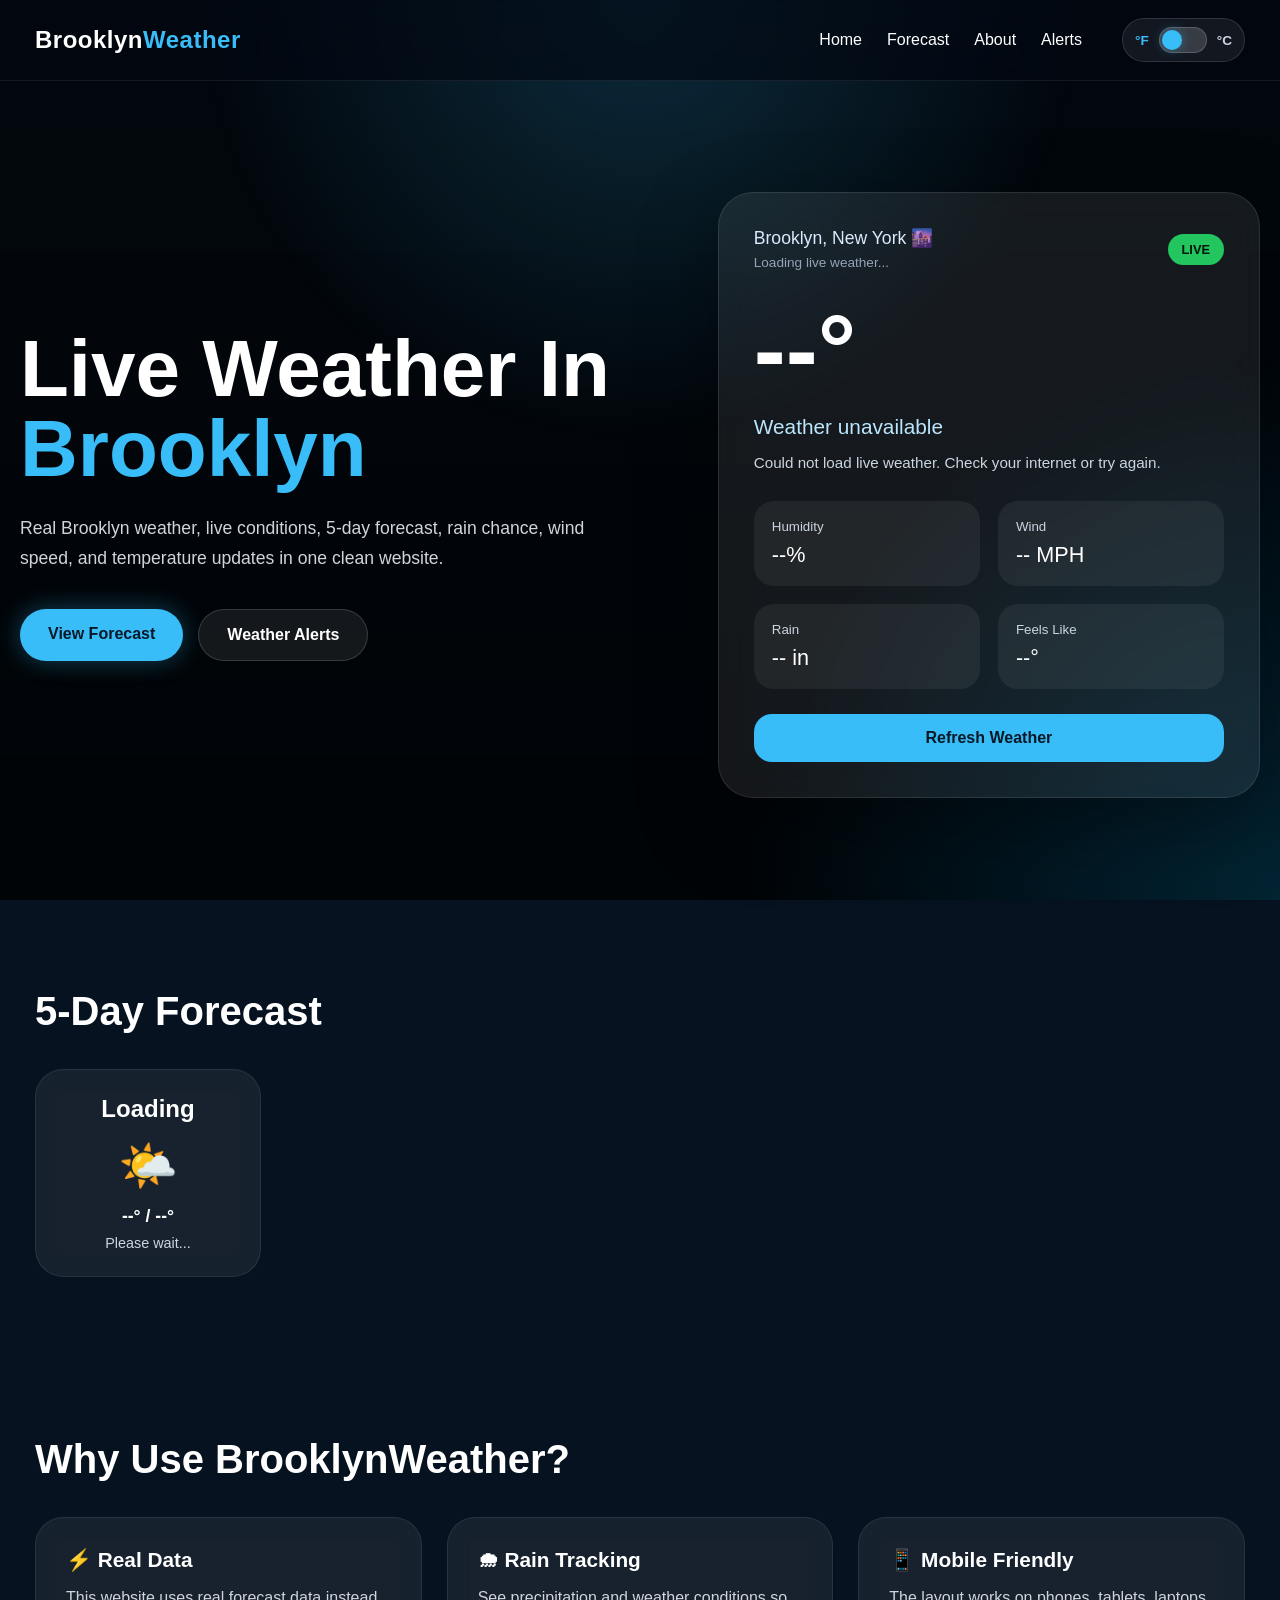
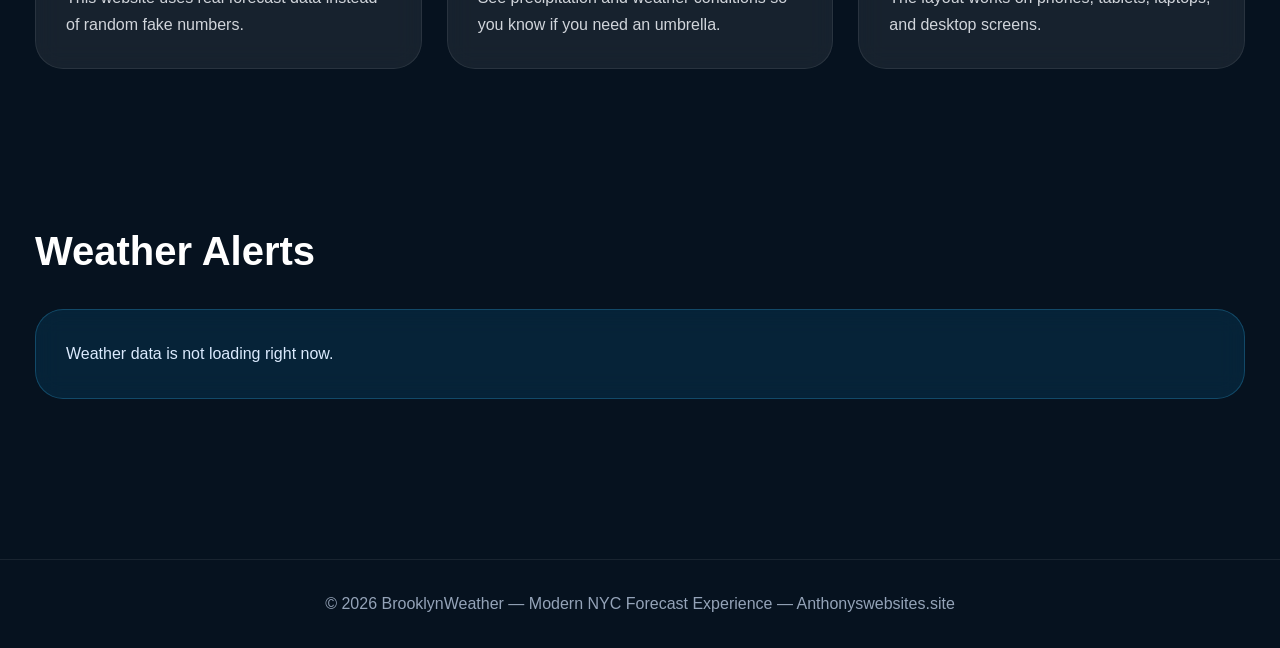
==== commit 964bf7ba: "Update index.html" ====
--- a/index.html
+++ b/index.html
@@ -1,154 +1,857 @@
 <!DOCTYPE html>
 <html lang="en">
 <head>
-<meta charset="UTF-8">
-<meta name="viewport" content="width=device-width, initial-scale=1.0">
+<meta charset="UTF-8" />
+<meta name="viewport" content="width=device-width, initial-scale=1.0"/>
+<meta http-equiv="Content-Security-Policy" content="default-src 'self'; connect-src 'self' https://api.open-meteo.com; img-src 'self' https://images.ctfassets.net data:; style-src 'self' 'unsafe-inline' https://fonts.googleapis.com; font-src 'self' https://fonts.gstatic.com; script-src 'self' 'unsafe-inline'; base-uri 'self'; object-src 'none'; frame-ancestors 'none'; upgrade-insecure-requests;">
 
 <title>Brooklyn Weather | Live NYC Forecast</title>
 <meta name="description" content="Check live Brooklyn weather, temperature, wind, rain, feels-like conditions, alerts, and a 5-day forecast for Brooklyn, New York.">
 <meta name="theme-color" content="#06121f">
 
-<link rel="icon" type="image/png" sizes="32x32" href="favicon.png">
-<link rel="icon" type="image/x-icon" href="favicon.png">
-<link rel="apple-touch-icon" href="favicon.png">
-
-<link rel="preconnect" href="https://api.open-meteo.com">
-<link rel="preconnect" href="https://images.ctfassets.net">
-<link rel="preload" as="image" href="https://images.ctfassets.net/1aemqu6a6t65/4bV6HSFbVMv7fk7hYLPTQF/f4e92af77d820eed565eb4317e166395/Boardwalk-Coney-Island-Brooklyn-NYC-Photo-Brittany-Petronella.jpg?fm=webp&w=1400&q=55" fetchpriority="high">
-
-<link rel="stylesheet" href="style.css">
+<link rel="preconnect" href="https://fonts.googleapis.com">
+<link rel="preconnect" href="https://fonts.gstatic.com" crossorigin>
+  <link rel="icon" type="image/png" sizes="32x32" href="favicon.png">
+  <link rel="icon" type="image/x-icon" href="favicon.png">
+  <link rel="apple-touch-icon" href="favicon.png">
+
+<link href="https://fonts.googleapis.com/css2?family=Inter:wght@300;400;600;700;800&display=swap" rel="stylesheet">
+
+<style>
+*{
+  margin:0;
+  padding:0;
+  box-sizing:border-box;
+}
+
+html{
+  scroll-behavior:smooth;
+}
+
+body{
+  font-family:'Inter',sans-serif;
+  background:#06121f;
+  color:white;
+  overflow-x:hidden;
+}
+
+.bg{
+  position:fixed;
+  inset:0;
+  background:
+    linear-gradient(rgba(0,0,0,.55),rgba(0,0,0,.78)),
+    url('https://images.ctfassets.net/1aemqu6a6t65/4bV6HSFbVMv7fk7hYLPTQF/f4e92af77d820eed565eb4317e166395/Boardwalk-Coney-Island-Brooklyn-NYC-Photo-Brittany-Petronella.jpg');
+  background-size:cover;
+  background-position:center;
+  z-index:-2;
+}
+
+.overlay{
+  position:fixed;
+  inset:0;
+  background:
+    radial-gradient(circle at top,#38bdf833,transparent 40%),
+    radial-gradient(circle at bottom right,#0ea5e933,transparent 35%);
+  z-index:-1;
+}
+
+nav{
+  position:sticky;
+  top:0;
+  z-index:1000;
+  backdrop-filter:blur(14px);
+  background:rgba(3,7,18,.65);
+  border-bottom:1px solid rgba(255,255,255,.08);
+}
+
+.nav-inner{
+  max-width:1250px;
+  margin:auto;
+  display:flex;
+  justify-content:space-between;
+  align-items:center;
+  padding:18px 20px;
+}
+
+.logo{
+  font-size:1.5rem;
+  font-weight:800;
+  letter-spacing:.5px;
+}
+
+.logo span{
+  color:#38bdf8;
+}
+
+.links{
+  display:flex;
+  gap:25px;
+}
+
+.links a{
+  text-decoration:none;
+  color:white;
+  font-weight:500;
+  transition:.25s;
+}
+
+.links a:hover{
+  color:#38bdf8;
+}
+
+.hero{
+  min-height:92vh;
+  display:flex;
+  align-items:center;
+  justify-content:center;
+  padding:40px 20px;
+}
+
+.hero-content{
+  width:100%;
+  max-width:1250px;
+  display:grid;
+  grid-template-columns:1.1fr .9fr;
+  gap:35px;
+  align-items:center;
+}
+
+.left h1{
+  font-size:5rem;
+  line-height:1;
+  font-weight:800;
+  margin-bottom:25px;
+}
+
+.left h1 span{
+  color:#38bdf8;
+}
+
+.left p{
+  color:#d1d5db;
+  font-size:1.1rem;
+  max-width:600px;
+  line-height:1.7;
+}
+
+.hero-buttons{
+  display:flex;
+  gap:15px;
+  margin-top:35px;
+  flex-wrap:wrap;
+}
+
+.btn{
+  display:inline-block;
+  text-decoration:none;
+  padding:16px 28px;
+  border-radius:999px;
+  border:none;
+  cursor:pointer;
+  font-size:1rem;
+  font-weight:700;
+  transition:.25s;
+}
+
+.primary{
+  background:#38bdf8;
+  color:#071827;
+  box-shadow:0 0 25px #38bdf855;
+}
+
+.primary:hover{
+  transform:translateY(-3px) scale(1.03);
+}
+
+.secondary{
+  background:rgba(255,255,255,.08);
+  color:white;
+  border:1px solid rgba(255,255,255,.15);
+}
+
+.secondary:hover{
+  background:rgba(255,255,255,.15);
+}
+
+.weather-card{
+  background:rgba(255,255,255,.08);
+  border:1px solid rgba(255,255,255,.1);
+  border-radius:35px;
+  padding:35px;
+  backdrop-filter:blur(18px);
+  box-shadow:0 25px 80px rgba(0,0,0,.35);
+}
+
+.top{
+  display:flex;
+  justify-content:space-between;
+  align-items:center;
+  gap:15px;
+  margin-bottom:25px;
+}
+
+.live{
+  background:#22c55e;
+  color:#02140a;
+  padding:8px 14px;
+  border-radius:999px;
+  font-size:.8rem;
+  font-weight:800;
+}
+
+.city{
+  font-size:1.1rem;
+  color:#dbeafe;
+}
+
+.updated{
+  margin-top:6px;
+  font-size:.85rem;
+  color:#94a3b8;
+}
+
+.big-temp{
+  font-size:6rem;
+  font-weight:800;
+  margin:10px 0;
+}
+
+.condition{
+  font-size:1.3rem;
+  color:#bae6fd;
+}
+
+.status{
+  margin-top:15px;
+  font-size:.95rem;
+  color:#cbd5e1;
+}
+
+.stats{
+  margin-top:30px;
+  display:grid;
+  grid-template-columns:1fr 1fr;
+  gap:18px;
+}
+
+.stat{
+  background:rgba(255,255,255,.06);
+  border-radius:20px;
+  padding:18px;
+}
+
+.stat small{
+  color:#cbd5e1;
+  display:block;
+  margin-bottom:8px;
+}
+
+.stat .stat-value{
+  font-size:1.35rem;
+}
+
+.refresh-btn{
+  margin-top:25px;
+  width:100%;
+  padding:15px;
+  border:none;
+  border-radius:18px;
+  cursor:pointer;
+  background:#38bdf8;
+  color:#071827;
+  font-weight:800;
+  font-size:1rem;
+  transition:.25s;
+}
+
+.refresh-btn:hover{
+  transform:translateY(-3px);
+  box-shadow:0 0 20px #38bdf855;
+}
+
+.section{
+  max-width:1250px;
+  margin:auto;
+  padding:80px 20px;
+}
+
+.section-title{
+  font-size:2.5rem;
+  margin-bottom:35px;
+}
+
+.forecast-grid{
+  display:grid;
+  grid-template-columns:repeat(5,1fr);
+  gap:20px;
+}
+
+.day{
+  background:rgba(255,255,255,.07);
+  border:1px solid rgba(255,255,255,.08);
+  border-radius:28px;
+  padding:25px;
+  text-align:center;
+  backdrop-filter:blur(12px);
+  transition:.25s;
+}
+
+.day:hover{
+  transform:translateY(-8px);
+  background:rgba(255,255,255,.12);
+}
+
+.day h2{
+  margin-bottom:15px;
+}
+
+.icon{
+  font-size:3rem;
+  margin:12px 0;
+}
+
+.day-temp{
+  font-size:1.1rem;
+  font-weight:700;
+}
+
+.day-desc{
+  margin-top:8px;
+  color:#cbd5e1;
+  font-size:.9rem;
+}
+
+.info-grid{
+  display:grid;
+  grid-template-columns:repeat(3,1fr);
+  gap:25px;
+}
+
+.info-card{
+  background:rgba(255,255,255,.07);
+  padding:30px;
+  border-radius:28px;
+  border:1px solid rgba(255,255,255,.08);
+  backdrop-filter:blur(12px);
+}
+
+.info-card h3{
+  margin-bottom:12px;
+  font-size:1.3rem;
+}
+
+.info-card p{
+  color:#d1d5db;
+  line-height:1.7;
+}
+
+.alert-box{
+  background:rgba(14,165,233,.12);
+  border:1px solid rgba(56,189,248,.25);
+  padding:30px;
+  border-radius:28px;
+  line-height:1.7;
+  color:#dbeafe;
+  backdrop-filter:blur(12px);
+}
+
+footer{
+  margin-top:80px;
+  border-top:1px solid rgba(255,255,255,.08);
+  padding:35px 20px;
+  text-align:center;
+  color:#94a3b8;
+}
+
+@media(max-width:1000px){
+  .hero-content{
+    grid-template-columns:1fr;
+  }
+
+  .left h1{
+    font-size:3.7rem;
+  }
+
+  .forecast-grid{
+    grid-template-columns:1fr 1fr;
+  }
+
+  .info-grid{
+    grid-template-columns:1fr;
+  }
+}
+
+@media(max-width:600px){
+  .links{
+    display:none;
+  }
+
+  .left h1{
+    font-size:3rem;
+  }
+
+  .big-temp{
+    font-size:4.5rem;
+  }
+
+  .forecast-grid{
+    grid-template-columns:1fr;
+  }
+
+  .stats{
+    grid-template-columns:1fr;
+  }
+
+  .hero{
+    padding-top:25px;
+  }
+
+  .weather-card{
+    padding:25px;
+  }
+}
+
+.unit-toggle{
+  display:flex;
+  align-items:center;
+  gap:10px;
+  margin-left:20px;
+  padding:8px 12px;
+  border:1px solid rgba(255,255,255,.12);
+  border-radius:999px;
+  background:rgba(255,255,255,.07);
+}
+
+.unit-label{
+  font-size:.85rem;
+  font-weight:800;
+  color:#cbd5e1;
+}
+
+.unit-label.active{
+  color:#38bdf8;
+}
+
+.switch{
+  position:relative;
+  width:48px;
+  height:26px;
+  display:inline-block;
+}
+
+.switch input{
+  opacity:0;
+  width:0;
+  height:0;
+}
+
+.slider{
+  position:absolute;
+  inset:0;
+  cursor:pointer;
+  background:rgba(255,255,255,.16);
+  border:1px solid rgba(255,255,255,.18);
+  border-radius:999px;
+  transition:.25s;
+}
+
+.slider:before{
+  content:"";
+  position:absolute;
+  width:20px;
+  height:20px;
+  left:2px;
+  top:2px;
+  background:#38bdf8;
+  border-radius:50%;
+  transition:.25s;
+  box-shadow:0 0 12px #38bdf866;
+}
+
+.switch input:checked + .slider{
+  background:rgba(56,189,248,.2);
+}
+
+.switch input:checked + .slider:before{
+  transform:translateX(22px);
+}
+
+.nav-right{
+  display:flex;
+  align-items:center;
+  gap:20px;
+}
+
+@media(max-width:700px){
+  .nav-right{
+    gap:10px;
+  }
+
+  .unit-toggle{
+    margin-left:0;
+    padding:7px 9px;
+    gap:7px;
+  }
+
+  .unit-label{
+    font-size:.75rem;
+  }
+
+  .switch{
+    width:42px;
+    height:24px;
+  }
+
+  .slider:before{
+    width:18px;
+    height:18px;
+  }
+
+  .switch input:checked + .slider:before{
+    transform:translateX(18px);
+  }
+}
+
+</style>
 </head>
 
 <body>
-<div class="bg">
-  <img src="https://images.ctfassets.net/1aemqu6a6t65/4bV6HSFbVMv7fk7hYLPTQF/f4e92af77d820eed565eb4317e166395/Boardwalk-Coney-Island-Brooklyn-NYC-Photo-Brittany-Petronella.jpg?fm=webp&w=1400&q=55" alt="" aria-hidden="true" fetchpriority="high" width="1400" height="980">
-</div>
+
+<div class="bg"></div>
 <div class="overlay"></div>
 
-<nav aria-label="Main navigation">
+<nav>
   <div class="nav-inner">
-    <a class="logo" href="#home" aria-label="BrooklynWeather Home">Brooklyn<span>Weather</span></a>
-
-    <div class="links">
-      <a href="#home">Home</a>
-      <a href="#forecast">Forecast</a>
-      <a href="#about">About</a>
-      <a href="#alerts">Alerts</a>
+    <div class="logo">Brooklyn<span>Weather</span></div>
+
+    <div class="nav-right">
+      <div class="links">
+        <a href="#home">Home</a>
+        <a href="#forecast">Forecast</a>
+        <a href="#about">About</a>
+        <a href="#alerts">Alerts</a>
+      </div>
+
+      <div class="unit-toggle" aria-label="Temperature unit switch">
+        <span class="unit-label active" id="fahrenheitLabel">°F</span>
+        <label class="switch">
+          <input type="checkbox" id="unitSwitch" aria-label="Switch between Fahrenheit and Celsius">
+          <span class="slider"></span>
+        </label>
+        <span class="unit-label" id="celsiusLabel">°C</span>
+      </div>
     </div>
   </div>
 </nav>
 
-<main>
-  <section class="hero" id="home">
-    <div class="hero-content">
-      <div class="left">
-        <h1>Live Weather In <span>Brooklyn</span></h1>
-
-        <p>
-          Real Brooklyn weather, live conditions, 5-day forecast,
-          rain chance, wind speed, and temperature updates in one clean website.
-        </p>
-
-        <div class="hero-buttons">
-          <a href="#forecast" class="btn primary">View Forecast</a>
-          <a href="#alerts" class="btn secondary">Weather Alerts</a>
+<section class="hero" id="home">
+  <div class="hero-content">
+
+    <div class="left">
+      <h1>
+        Live Weather In <span>Brooklyn</span>
+      </h1>
+
+      <p>
+        Real Brooklyn weather, live conditions, 5-day forecast,
+        rain chance, wind speed, and temperature updates in one clean website.
+      </p>
+
+      <div class="hero-buttons">
+        <a href="#forecast" class="btn primary">View Forecast</a>
+        <a href="#alerts" class="btn secondary">Weather Alerts</a>
+      </div>
+    </div>
+
+    <div class="weather-card">
+      <div class="top">
+        <div>
+          <div class="city">Brooklyn, New York 🌆</div>
+          <div class="updated" id="updated">Loading live weather...</div>
+        </div>
+
+        <div class="live">LIVE</div>
+      </div>
+
+      <div class="big-temp" id="temp">--°</div>
+
+      <div class="condition" id="condition">
+        Loading...
+      </div>
+
+      <div class="status" id="status">
+        Getting Brooklyn weather data...
+      </div>
+
+      <div class="stats">
+        <div class="stat">
+          <small>Humidity</small>
+          <div class="stat-value" id="humidity">--%</div>
+        </div>
+
+        <div class="stat">
+          <small>Wind</small>
+          <div class="stat-value" id="wind">-- MPH</div>
+        </div>
+
+        <div class="stat">
+          <small>Rain</small>
+          <div class="stat-value" id="rain">-- in</div>
+        </div>
+
+        <div class="stat">
+          <small>Feels Like</small>
+          <div class="stat-value" id="feels">--°</div>
         </div>
       </div>
 
-      <section class="weather-card" aria-label="Current Brooklyn weather">
-        <div class="top">
-          <div>
-            <div class="city">Brooklyn, New York 🌆</div>
-            <div class="updated" id="updated">Loading live weather...</div>
-          </div>
-
-          <div class="live">LIVE</div>
-        </div>
-
-        <div class="big-temp" id="temp">--°F</div>
-        <div class="condition" id="condition">Loading...</div>
-        <div class="status" id="status">Getting Brooklyn weather data...</div>
-
-        <div class="stats">
-          <div class="stat">
-            <small>Humidity</small>
-            <div class="stat-value" id="humidity">--%</div>
-          </div>
-
-          <div class="stat">
-            <small>Wind</small>
-            <div class="stat-value" id="wind">-- MPH</div>
-          </div>
-
-          <div class="stat">
-            <small>Rain</small>
-            <div class="stat-value" id="rain">-- in</div>
-          </div>
-
-          <div class="stat">
-            <small>Feels Like</small>
-            <div class="stat-value" id="feels">--°F</div>
-          </div>
-        </div>
-
-        <button type="button" class="refresh-btn" id="refreshBtn" aria-label="Refresh Brooklyn weather">
-          Refresh Weather
-        </button>
-      </section>
+      <button class="refresh-btn" onclick="getWeather()">
+        Refresh Weather
+      </button>
     </div>
-  </section>
-
-  <section class="section" id="forecast">
-    <h2 class="section-title">5-Day Forecast</h2>
-
-    <div class="forecast-grid" id="forecastGrid">
-      <article class="day">
-        <h3>Loading</h3>
-        <div class="icon" aria-hidden="true">🌤️</div>
-        <div class="day-temp">--° / --°</div>
-        <div class="day-desc">Please wait...</div>
-      </article>
+
+  </div>
+</section>
+
+<section class="section" id="forecast">
+  <h1 class="section-title">5-Day Forecast</h1>
+
+  <div class="forecast-grid" id="forecastGrid">
+    <div class="day">
+      <h2>Loading</h2>
+      <div class="icon">🌤️</div>
+      <div class="day-temp">--° / --°</div>
+      <div class="day-desc">Please wait...</div>
     </div>
-  </section>
-
-  <section class="section" id="about">
-    <h2 class="section-title">Why Use BrooklynWeather?</h2>
-
-    <div class="info-grid">
-      <article class="info-card">
-        <h3>⚡ Real Data</h3>
-        <p>This website uses real forecast data instead of random fake numbers.</p>
-      </article>
-
-      <article class="info-card">
-        <h3>🌧 Rain Tracking</h3>
-        <p>See precipitation and weather conditions so you know if you need an umbrella.</p>
-      </article>
-
-      <article class="info-card">
-        <h3>📱 Mobile Friendly</h3>
-        <p>The layout works on phones, tablets, laptops, and desktop screens.</p>
-      </article>
+  </div>
+</section>
+
+<section class="section" id="about">
+  <h1 class="section-title">Why Use BrooklynWeather?</h1>
+
+  <div class="info-grid">
+    <div class="info-card">
+      <h3>⚡ Real Data</h3>
+      <p>
+        This website uses real forecast data instead of random fake numbers.
+      </p>
     </div>
-  </section>
-
-  <section class="section" id="alerts">
-    <h2 class="section-title">Weather Alerts</h2>
-
-    <div class="alert-box" id="alertBox">
-      Checking Brooklyn conditions...
+
+    <div class="info-card">
+      <h3>🌧 Rain Tracking</h3>
+      <p>
+        See precipitation and weather conditions so you know if you need an umbrella.
+      </p>
     </div>
-  </section>
-</main>
-
-<noscript>
-  <p class="noscript-msg">JavaScript is needed to load live Brooklyn weather data.</p>
-</noscript>
+
+    <div class="info-card">
+      <h3>📱 Mobile Friendly</h3>
+      <p>
+        The layout works on phones, tablets, laptops, and desktop screens.
+      </p>
+    </div>
+  </div>
+</section>
+
+<section class="section" id="alerts">
+  <h1 class="section-title">Weather Alerts</h1>
+
+  <div class="alert-box" id="alertBox">
+    Checking Brooklyn conditions...
+  </div>
+</section>
 
 <footer>
   © 2026 BrooklynWeather — Modern NYC Forecast Experience — Anthonyswebsites.site
 </footer>
 
-<script src="app.js" defer></script>
+<script>
+const API_URL =
+  "https://api.open-meteo.com/v1/forecast?latitude=40.6782&longitude=-73.9442&current=temperature_2m,relative_humidity_2m,apparent_temperature,precipitation,weather_code,wind_speed_10m&daily=weather_code,temperature_2m_max,temperature_2m_min,precipitation_sum&temperature_unit=fahrenheit&wind_speed_unit=mph&precipitation_unit=inch&timezone=America%2FNew_York";
+
+let weatherData = null;
+let currentUnit = localStorage.getItem("weatherUnit") || "F";
+
+const weatherCodes = {
+  0: ["☀️", "Clear Sky"],
+  1: ["🌤️", "Mainly Clear"],
+  2: ["⛅", "Partly Cloudy"],
+  3: ["☁️", "Cloudy"],
+  45: ["🌫️", "Foggy"],
+  48: ["🌫️", "Foggy"],
+  51: ["🌦️", "Light Drizzle"],
+  53: ["🌦️", "Drizzle"],
+  55: ["🌧️", "Heavy Drizzle"],
+  61: ["🌧️", "Light Rain"],
+  63: ["🌧️", "Rain"],
+  65: ["🌧️", "Heavy Rain"],
+  71: ["🌨️", "Light Snow"],
+  73: ["🌨️", "Snow"],
+  75: ["❄️", "Heavy Snow"],
+  80: ["🌦️", "Rain Showers"],
+  81: ["🌧️", "Rain Showers"],
+  82: ["⛈️", "Heavy Showers"],
+  95: ["⛈️", "Thunderstorm"],
+  96: ["⛈️", "Thunderstorm"],
+  99: ["⛈️", "Severe Thunderstorm"]
+};
+
+function getWeatherIcon(code){
+  return weatherCodes[code] || ["🌤️", "Weather Update"];
+}
+
+function getDayName(dateString){
+  const date = new Date(dateString + "T12:00:00");
+  return date.toLocaleDateString("en-US", { weekday: "short" });
+}
+
+function getFullDate(dateString){
+  const date = new Date(dateString + "T12:00:00");
+  return date.toLocaleDateString("en-US", {
+    month: "short",
+    day: "numeric"
+  });
+}
+
+function toCelsius(fahrenheit){
+  return (fahrenheit - 32) * 5 / 9;
+}
+
+function formatTemp(fahrenheit){
+  if(currentUnit === "C"){
+    return Math.round(toCelsius(fahrenheit)) + "°C";
+  }
+
+  return Math.round(fahrenheit) + "°F";
+}
+
+function updateUnitUI(){
+  const unitSwitch = document.getElementById("unitSwitch");
+  const fahrenheitLabel = document.getElementById("fahrenheitLabel");
+  const celsiusLabel = document.getElementById("celsiusLabel");
+
+  if(unitSwitch){
+    unitSwitch.checked = currentUnit === "C";
+  }
+
+  if(fahrenheitLabel && celsiusLabel){
+    fahrenheitLabel.classList.toggle("active", currentUnit === "F");
+    celsiusLabel.classList.toggle("active", currentUnit === "C");
+  }
+}
+
+function renderWeather(){
+  if(!weatherData){
+    return;
+  }
+
+  const current = weatherData.current;
+  const daily = weatherData.daily;
+  const currentWeather = getWeatherIcon(current.weather_code);
+
+  document.getElementById("temp").textContent = formatTemp(current.temperature_2m);
+  document.getElementById("condition").textContent = currentWeather[0] + " " + currentWeather[1];
+  document.getElementById("humidity").textContent = current.relative_humidity_2m + "%";
+  document.getElementById("wind").textContent = Math.round(current.wind_speed_10m) + " MPH";
+  document.getElementById("rain").textContent = current.precipitation + " in";
+  document.getElementById("feels").textContent = formatTemp(current.apparent_temperature);
+
+  document.getElementById("updated").textContent =
+    "Updated: " + new Date(current.time).toLocaleString("en-US", {
+      month:"short",
+      day:"numeric",
+      hour:"numeric",
+      minute:"2-digit"
+    });
+
+  document.getElementById("status").textContent = "Live Brooklyn weather loaded successfully.";
+
+  const forecastGrid = document.getElementById("forecastGrid");
+  forecastGrid.innerHTML = "";
+
+  for(let i = 0; i < 5; i++){
+    const weather = getWeatherIcon(daily.weather_code[i]);
+    const max = daily.temperature_2m_max[i];
+    const min = daily.temperature_2m_min[i];
+    const rain = daily.precipitation_sum[i];
+
+    forecastGrid.innerHTML += `
+      <div class="day">
+        <h2>${getDayName(daily.time[i])}</h2>
+        <p>${getFullDate(daily.time[i])}</p>
+        <div class="icon">${weather[0]}</div>
+        <div class="day-temp">${formatTemp(max)} / ${formatTemp(min)}</div>
+        <div class="day-desc">${weather[1]}</div>
+        <div class="day-desc">Rain: ${rain} in</div>
+      </div>
+    `;
+  }
+
+  const rainToday = daily.precipitation_sum[0];
+  const windNow = current.wind_speed_10m;
+  const codeNow = current.weather_code;
+  const alertBox = document.getElementById("alertBox");
+
+  if(codeNow >= 95){
+    alertBox.textContent = "⛈️ Thunderstorm conditions are possible in Brooklyn. Stay safe and check local alerts.";
+  } else if(rainToday > 0.1){
+    alertBox.textContent = "🌧️ Rain is possible today in Brooklyn. Bring an umbrella.";
+  } else if(windNow > 20){
+    alertBox.textContent = "💨 It is windy in Brooklyn today. Be careful outside.";
+  } else {
+    alertBox.textContent = "✅ No major weather alert right now for Brooklyn.";
+  }
+}
+
+async function getWeather(){
+  const status = document.getElementById("status");
+  const alertBox = document.getElementById("alertBox");
+
+  try{
+    status.textContent = "Updating weather...";
+    alertBox.textContent = "Checking Brooklyn conditions...";
+
+    const response = await fetch(API_URL);
+
+    if(!response.ok){
+      throw new Error("Weather API failed");
+    }
+
+    const data = await response.json();
+
+    if(!data.current || !data.daily){
+      throw new Error("Missing weather data");
+    }
+
+    weatherData = data;
+    renderWeather();
+
+  } catch(error){
+    console.log(error);
+
+    status.textContent = "Could not load live weather. Check your internet or try again.";
+    alertBox.textContent = "Weather data is not loading right now.";
+    document.getElementById("condition").textContent = "Weather unavailable";
+  }
+}
+
+document.addEventListener("DOMContentLoaded", function(){
+  const unitSwitch = document.getElementById("unitSwitch");
+
+  updateUnitUI();
+
+  if(unitSwitch){
+    unitSwitch.addEventListener("change", function(){
+      currentUnit = unitSwitch.checked ? "C" : "F";
+      localStorage.setItem("weatherUnit", currentUnit);
+      updateUnitUI();
+      renderWeather();
+    });
+  }
+
+  getWeather();
+});
+</script>
+
 </body>
 </html>
